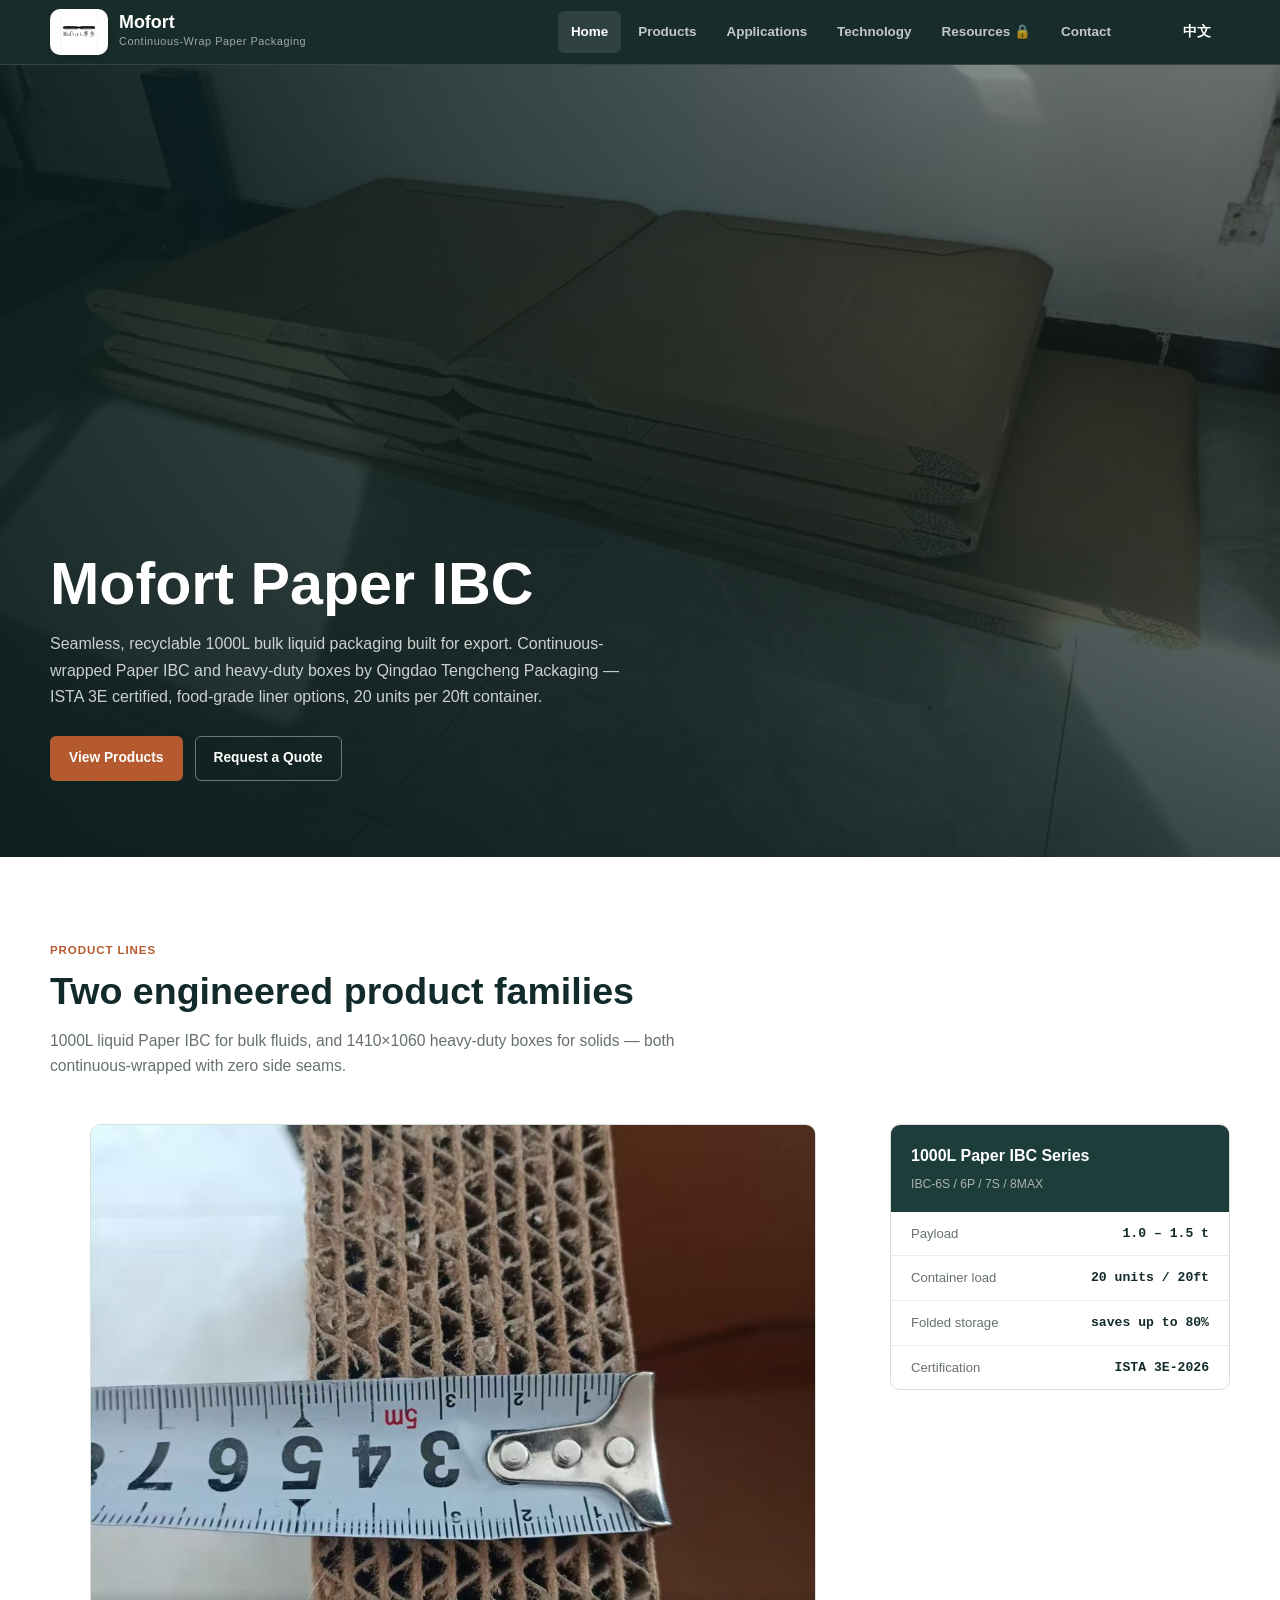
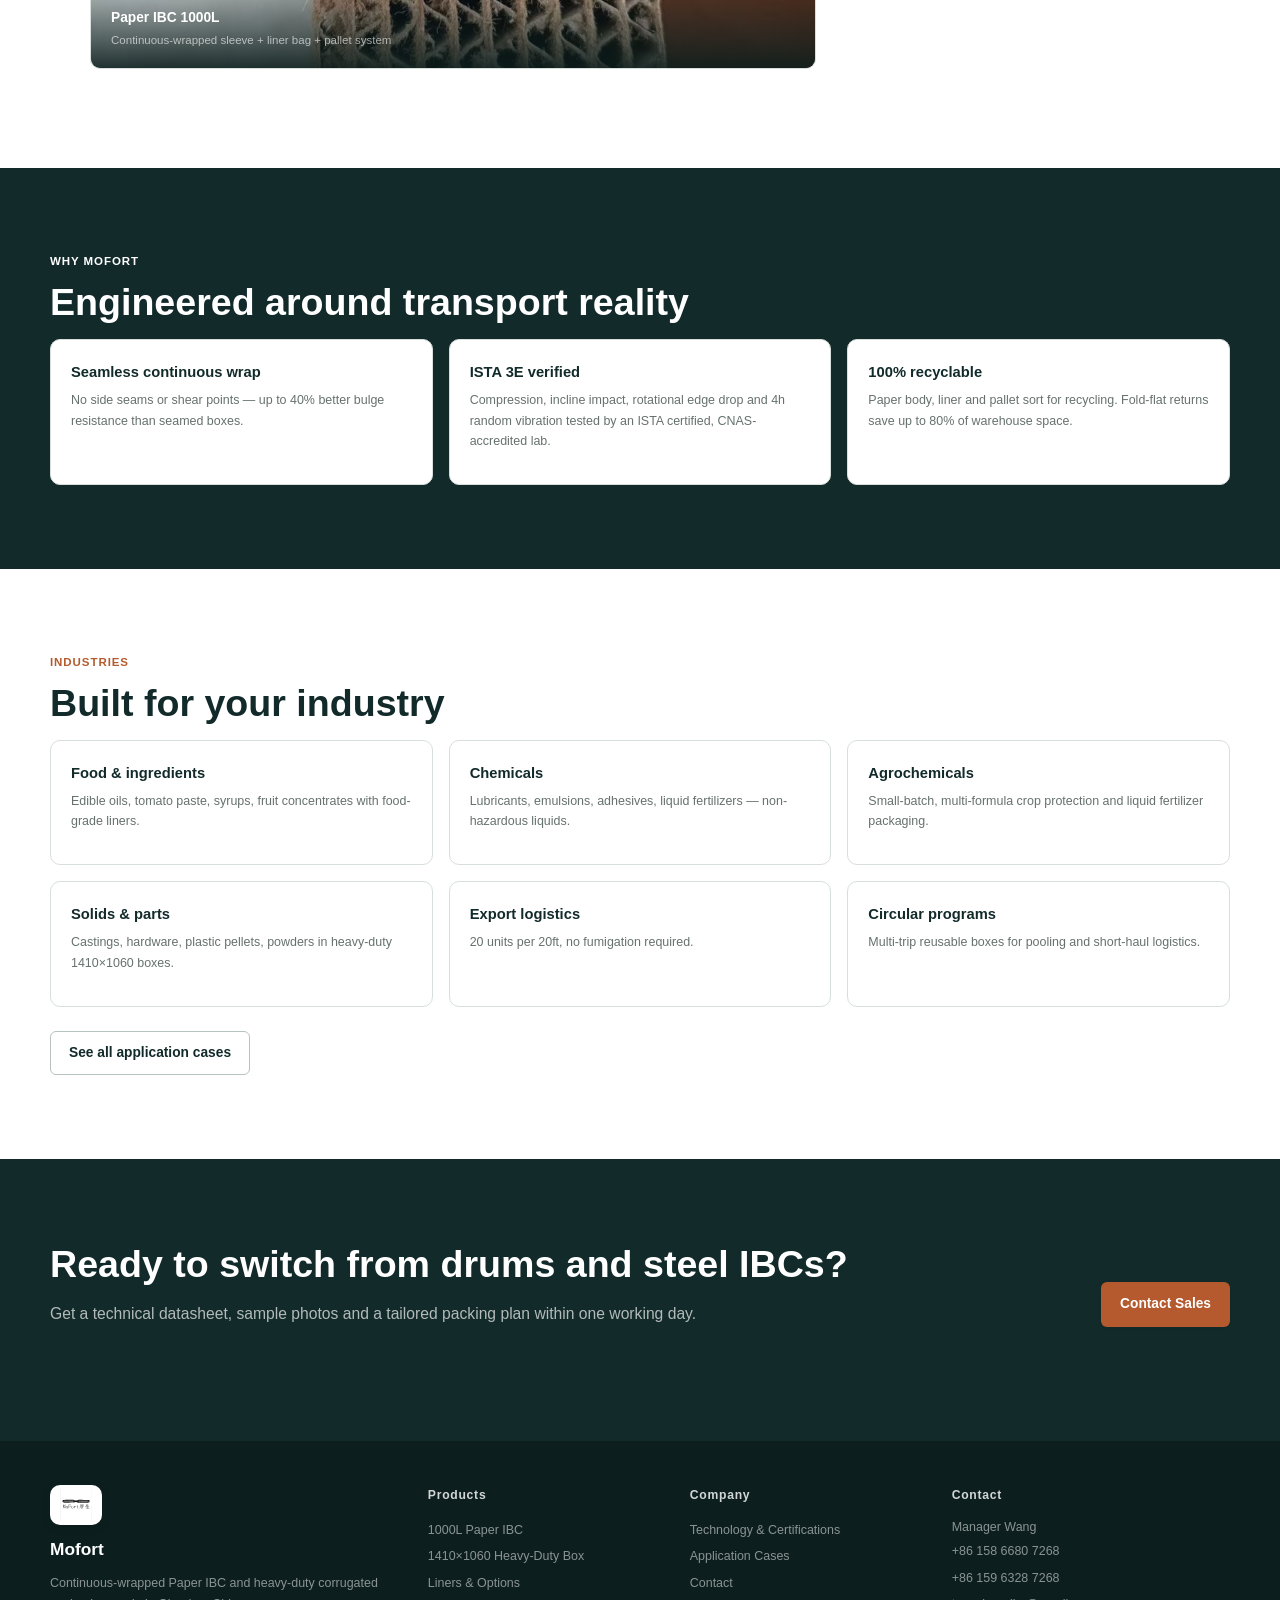
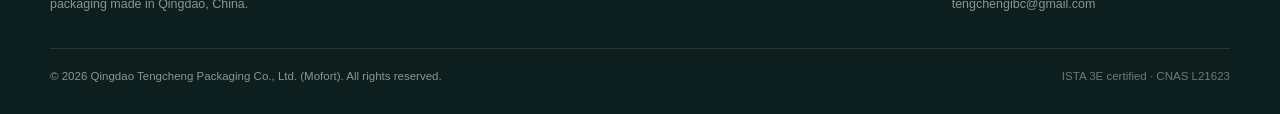
==== en/index.html @ f5cde55e "Add English version (en/) + language switcher" ====
<!doctype html>
<html lang="en">
<head>
<meta charset="utf-8">
<meta name="viewport" content="width=device-width, initial-scale=1">
<title>Home | Mofort</title>
<meta name="description" content="Mofort Paper IBC - seamless recyclable 1000L bulk liquid packaging, ISTA 3E certified.">
<link rel="stylesheet" href="../assets/css/style.css">
</head>
<body>
<header class="site-header">
  <div class="container">
    <a class="brand" href="index.html" aria-label="Mofort home">
      <img class="brand-logo" src="../assets/images/logo-mofort.svg" alt="MoFort registered trademark">
      <span>
        <span class="brand-name">Mofort</span>
        <span class="brand-sub">Continuous-Wrap Paper Packaging</span>
      </span>
    </a>
    <nav class="main-nav" aria-label="Main navigation">
      <a href="index.html" aria-current="page">Home</a>
      <a href="products.html">Products</a>
      <a href="cases.html">Applications</a>
      <a href="technology.html">Technology</a>
      <a href="resources.html">Resources &#128274;</a>
      <a href="contact.html">Contact</a>
    </nav>
    <a class="btn btn--ghost nav-cta" href="../index.html">&#20013;&#25991;</a>
    <button class="icon-btn menu-toggle" type="button" data-menu-toggle aria-expanded="false" aria-label="Open navigation">
      <svg viewBox="0 0 24 24" fill="none" stroke="currentColor" stroke-width="2" stroke-linecap="round"><path d="M4 7h16M4 12h16M4 17h16"/></svg>
    </button>
  </div>
  <nav class="mobile-nav" data-mobile-nav aria-label="Mobile navigation">
    <a href="index.html">Home</a>
    <a href="products.html">Products</a>
    <a href="cases.html">Applications</a>
    <a href="technology.html">Technology</a>
    <a href="resources.html">Resources</a>
    <a href="contact.html">Contact</a>
    <a class="btn btn--primary" href="../index.html">&#20013;&#25991;</a>
  </nav>
</header>
<main>

<section class="hero">
  <div class="hero-inner">
    <h1>Mofort Paper IBC</h1>
    <p>Seamless, recyclable 1000L bulk liquid packaging built for export. Continuous-wrapped Paper IBC and heavy-duty boxes by Qingdao Tengcheng Packaging — ISTA 3E certified, food-grade liner options, 20 units per 20ft container.</p>
    <div class="hero-actions">
      <a class="btn btn--primary" href="products.html">View Products</a>
      <a class="btn btn--ghost-light" href="contact.html">Request a Quote</a>
    </div>
  </div>
</section>

<section class="section">
  <div class="container">
    <div class="section-head">
      <div>
        <span class="eyebrow">Product Lines</span>
        <h2 class="section-title">Two engineered product families</h2>
        <p class="section-lead">1000L liquid Paper IBC for bulk fluids, and 1410&times;1060 heavy-duty boxes for solids — both continuous-wrapped with zero side seams.</p>
      </div>
    </div>
    <div class="product-layout reveal">
      <figure class="product-visual">
        <img src="../assets/images/prod-ibc-6p.jpg" alt="1000L Paper IBC">
        <figcaption class="product-visual-caption">Paper IBC 1000L<small>Continuous-wrapped sleeve + liner bag + pallet system</small></figcaption>
      </figure>
      <dl class="product-summary">
        <div class="product-summary-header"><h3>1000L Paper IBC Series</h3><p>IBC-6S / 6P / 7S / 8MAX</p></div>
        <div class="product-summary-row"><dt>Payload</dt><dd>1.0 &ndash; 1.5 t</dd></div>
        <div class="product-summary-row"><dt>Container load</dt><dd>20 units / 20ft</dd></div>
        <div class="product-summary-row"><dt>Folded storage</dt><dd>saves up to 80%</dd></div>
        <div class="product-summary-row"><dt>Certification</dt><dd>ISTA 3E-2026</dd></div>
      </dl>
    </div>
  </div>
</section>

<section class="section section--ink">
  <div class="container">
    <span class="eyebrow">Why Mofort</span>
    <h2 class="section-title">Engineered around transport reality</h2>
    <div class="source-grid reveal">
      <div class="source-card"><h3>Seamless continuous wrap</h3><p>No side seams or shear points — up to 40% better bulge resistance than seamed boxes.</p></div>
      <div class="source-card"><h3>ISTA 3E verified</h3><p>Compression, incline impact, rotational edge drop and 4h random vibration tested by an ISTA certified, CNAS-accredited lab.</p></div>
      <div class="source-card"><h3>100% recyclable</h3><p>Paper body, liner and pallet sort for recycling. Fold-flat returns save up to 80% of warehouse space.</p></div>
    </div>
  </div>
</section>

<section class="section">
  <div class="container">
    <span class="eyebrow">Industries</span>
    <h2 class="section-title">Built for your industry</h2>
    <div class="source-grid reveal">
      <div class="source-card"><h3>Food &amp; ingredients</h3><p>Edible oils, tomato paste, syrups, fruit concentrates with food-grade liners.</p></div>
      <div class="source-card"><h3>Chemicals</h3><p>Lubricants, emulsions, adhesives, liquid fertilizers — non-hazardous liquids.</p></div>
      <div class="source-card"><h3>Agrochemicals</h3><p>Small-batch, multi-formula crop protection and liquid fertilizer packaging.</p></div>
      <div class="source-card"><h3>Solids &amp; parts</h3><p>Castings, hardware, plastic pellets, powders in heavy-duty 1410&times;1060 boxes.</p></div>
      <div class="source-card"><h3>Export logistics</h3><p>20 units per 20ft, no fumigation required.</p></div>
      <div class="source-card"><h3>Circular programs</h3><p>Multi-trip reusable boxes for pooling and short-haul logistics.</p></div>
    </div>
    <div class="section-head-actions" style="margin-top:24px"><a class="btn btn--outline" href="cases.html">See all application cases</a></div>
  </div>
</section>

<section class="section section--ink">
  <div class="container">
    <div class="section-head">
      <div>
        <h2 class="section-title">Ready to switch from drums and steel IBCs?</h2>
        <p class="section-lead">Get a technical datasheet, sample photos and a tailored packing plan within one working day.</p>
      </div>
      <div class="section-head-actions">
        <a class="btn btn--primary" href="contact.html">Contact Sales</a>
      </div>
    </div>
  </div>
</section>
</main>
<footer class="site-footer">
  <div class="container">
    <div class="footer-grid">
      <div>
        <img class="brand-logo footer-logo" src="../assets/images/logo-mofort.svg" alt="MoFort registered trademark">
        <div class="footer-brand">Mofort</div>
        <p>Continuous-wrapped Paper IBC and heavy-duty corrugated packaging made in Qingdao, China.</p>
      </div>
      <div>
        <h4>Products</h4>
        <a href="products.html#ibc">1000L Paper IBC</a>
        <a href="products.html#box">1410&times;1060 Heavy-Duty Box</a>
        <a href="products.html#options">Liners &amp; Options</a>
      </div>
      <div>
        <h4>Company</h4>
        <a href="technology.html">Technology &amp; Certifications</a>
        <a href="cases.html">Application Cases</a>
        <a href="contact.html">Contact</a>
      </div>
      <div>
        <h4>Contact</h4>
        <p>Manager Wang</p>
        <a href="tel:+8615866807268">+86 158 6680 7268</a>
        <a href="tel:+8615963287268">+86 159 6328 7268</a>
        <a href="mailto:tengchengibc@gmail.com">tengchengibc@gmail.com</a>
      </div>
    </div>
    <div class="footer-bottom">
      <span>&copy; <span data-year>2026</span> Qingdao Tengcheng Packaging Co., Ltd. (Mofort). All rights reserved.</span>
      <span class="source-note">ISTA 3E certified · CNAS L21623</span>
    </div>
  </div>
</footer>
<script src="../assets/js/main.js"></script>
</body>
</html>
---- assets/css/style.css ----
:root {
  --ink: #122a2a;
  --ink-2: #1d3d3b;
  --paper: #ffffff;
  --paper-2: #f4f6f3;
  --paper-3: #e9eeea;
  --text: #22302e;
  --muted: #66716e;
  --line: #d8dfdb;
  --line-dark: #b7c3be;
  --copper: #b45a2e;
  --copper-dark: #93441f;
  --green: #2e7d5a;
  --green-light: #dceee4;
  --amber: #d89b2b;
  --amber-light: #f7edda;
  --blue: #3f6f8f;
  --blue-light: #e1edf4;
  --red: #b23b35;
  --red-light: #f7e3e1;
  --white: #fff;
  --shadow-sm: 0 1px 2px rgba(16, 39, 36, .08);
  --shadow-md: 0 12px 30px rgba(16, 39, 36, .1);
  --radius: 6px;
  --radius-lg: 10px;
  --max-w: 1180px;
  --font: "Segoe UI", "PingFang SC", "Microsoft YaHei", "Noto Sans SC", sans-serif;
  --mono: "Cascadia Mono", "SFMono-Regular", Consolas, monospace;
}

*,
*::before,
*::after {
  box-sizing: border-box;
}

html {
  scroll-behavior: smooth;
  font-size: 16px;
}

body {
  margin: 0;
  color: var(--text);
  background: var(--paper);
  font-family: var(--font);
  font-size: 15px;
  line-height: 1.65;
  -webkit-font-smoothing: antialiased;
}

a {
  color: inherit;
  text-decoration: none;
}

button,
input,
select,
textarea {
  font: inherit;
}

img {
  display: block;
  max-width: 100%;
}

.container {
  width: min(var(--max-w), 100% - 48px);
  margin-inline: auto;
}

.section {
  padding: 84px 0;
}

.section--paper {
  background: var(--paper-2);
}

.section--ink {
  background: var(--ink);
  color: #e8efec;
}

.section--ink .eyebrow,
.section--ink .section-title {
  color: var(--white);
}

.section--ink .section-lead {
  color: rgba(255, 255, 255, .68);
}

.eyebrow {
  display: block;
  color: var(--copper);
  font-size: .72rem;
  font-weight: 700;
  letter-spacing: .08em;
  margin-bottom: 10px;
  text-transform: uppercase;
}

.section-title {
  margin: 0 0 14px;
  color: var(--ink);
  font-size: clamp(1.7rem, 3vw, 2.35rem);
  font-weight: 800;
  line-height: 1.16;
  letter-spacing: 0;
}

.section-lead {
  max-width: 680px;
  margin: 0 0 34px;
  color: var(--muted);
  font-size: .98rem;
}

.section-head {
  display: flex;
  align-items: flex-end;
  justify-content: space-between;
  gap: 24px;
  margin-bottom: 30px;
}

.section-head .section-lead {
  margin-bottom: 0;
}

.section-head-actions {
  display: flex;
  gap: 10px;
  flex-shrink: 0;
}

.btn {
  display: inline-flex;
  align-items: center;
  justify-content: center;
  gap: 8px;
  min-height: 42px;
  padding: 10px 18px;
  border: 1px solid transparent;
  border-radius: var(--radius);
  font-size: .86rem;
  font-weight: 700;
  cursor: pointer;
  transition: background .18s, border-color .18s, transform .18s, box-shadow .18s;
  white-space: nowrap;
}

.btn svg,
.btn img {
  width: 16px;
  height: 16px;
}

.btn--primary {
  color: var(--white);
  background: var(--copper);
  box-shadow: var(--shadow-sm);
}

.btn--primary:hover {
  background: var(--copper-dark);
  transform: translateY(-1px);
  box-shadow: var(--shadow-md);
}

.btn--outline {
  color: var(--ink);
  border-color: var(--line-dark);
  background: var(--paper);
}

.btn--outline:hover {
  border-color: var(--copper);
  color: var(--copper-dark);
}

.btn--light {
  color: var(--ink);
  background: var(--white);
}

.btn--light:hover {
  background: var(--paper-2);
}

.btn--ghost-light {
  color: var(--white);
  border-color: rgba(255, 255, 255, .38);
  background: transparent;
}

.btn--ghost-light:hover {
  background: rgba(255, 255, 255, .1);
  border-color: var(--white);
}

.icon-btn {
  display: inline-flex;
  align-items: center;
  justify-content: center;
  width: 40px;
  height: 40px;
  border: 1px solid var(--line);
  border-radius: var(--radius);
  color: var(--ink);
  background: var(--white);
  cursor: pointer;
}

.icon-btn svg {
  width: 18px;
  height: 18px;
}

.site-header {
  position: sticky;
  top: 0;
  z-index: 50;
  color: var(--white);
  background: rgba(15, 36, 34, .96);
  border-bottom: 1px solid rgba(255, 255, 255, .12);
  backdrop-filter: blur(14px);
}

.site-header .container {
  display: flex;
  align-items: center;
  min-height: 64px;
  gap: 32px;
}

.brand {
  display: flex;
  align-items: center;
  gap: 11px;
  min-width: 0;
}

.brand-mark {
  display: grid;
  place-items: center;
  width: 36px;
  height: 36px;
  border-radius: var(--radius);
  color: var(--white);
  background: var(--copper);
  font-size: .82rem;
  font-weight: 900;
}

.brand-name {
  display: block;
  color: var(--white);
  font-size: 1.12rem;
  font-weight: 800;
  line-height: 1.1;
}

.brand-sub {
  display: block;
  color: rgba(255, 255, 255, .58);
  font-size: .68rem;
  letter-spacing: .05em;
}

.main-nav {
  display: flex;
  align-items: center;
  gap: 4px;
  margin-left: auto;
}

.main-nav a {
  padding: 10px 13px;
  border-radius: var(--radius);
  color: rgba(255, 255, 255, .74);
  font-size: .84rem;
  font-weight: 600;
  transition: color .18s, background .18s;
  white-space: nowrap;
}

.main-nav a:hover,
.main-nav a[aria-current="page"] {
  color: var(--white);
  background: rgba(255, 255, 255, .1);
}

.nav-cta {
  margin-left: 8px;
}

.nav-cta .btn {
  min-height: 36px;
  padding: 8px 14px;
}

.menu-toggle {
  display: none;
  margin-left: auto;
}

.mobile-nav {
  display: none;
  padding: 10px 0 18px;
  border-top: 1px solid rgba(255, 255, 255, .1);
}

.mobile-nav a {
  display: block;
  padding: 12px 16px;
  border-radius: var(--radius);
  color: rgba(255, 255, 255, .82);
  font-weight: 600;
}

.mobile-nav a:hover,
.mobile-nav a[aria-current="page"] {
  color: var(--white);
  background: rgba(255, 255, 255, .08);
}

.mobile-nav .btn {
  margin: 12px 16px 4px;
  width: calc(100% - 32px);
}

.hero {
  position: relative;
  min-height: 88vh;
  display: flex;
  align-items: flex-end;
  color: var(--white);
  background-color: var(--ink);
  background-image: linear-gradient(90deg, rgba(10, 28, 27, .86) 0%, rgba(10, 28, 27, .64) 46%, rgba(10, 28, 27, .28) 100%), linear-gradient(rgba(10, 28, 27, .16), rgba(10, 28, 27, .72)), url("../images/prod-stacked.jpg");
  background-position: center;
  background-size: cover;
  overflow: hidden;
}

.hero--products {
  background-image: linear-gradient(90deg, rgba(10, 28, 27, .88) 0%, rgba(10, 28, 27, .66) 48%, rgba(10, 28, 27, .3) 100%), linear-gradient(rgba(10, 28, 27, .14), rgba(10, 28, 27, .74)), url("../images/prod-ibc-6p.jpg");
}

.hero--technology {
  background-image: linear-gradient(90deg, rgba(10, 28, 27, .88) 0%, rgba(10, 28, 27, .66) 48%, rgba(10, 28, 27, .3) 100%), linear-gradient(rgba(10, 28, 27, .14), rgba(10, 28, 27, .74)), url("../images/tech-benefits.jpg");
}

.hero--resources {
  background-image: linear-gradient(90deg, rgba(10, 28, 27, .9) 0%, rgba(10, 28, 27, .72) 52%, rgba(10, 28, 27, .36) 100%), linear-gradient(rgba(10, 28, 27, .14), rgba(10, 28, 27, .72)), url("../images/prod-box-1410p.jpg");
}

.hero-inner {
  position: relative;
  z-index: 1;
  width: min(var(--max-w), 100% - 48px);
  margin-inline: auto;
  padding: 96px 0 76px;
}

.hero h1 {
  max-width: 760px;
  margin: 0 0 16px;
  font-size: clamp(2.1rem, 5vw, 3.7rem);
  font-weight: 850;
  line-height: 1.05;
  letter-spacing: 0;
}

.hero p {
  max-width: 590px;
  margin: 0 0 26px;
  color: rgba(255, 255, 255, .78);
  font-size: 1rem;
}

.hero-actions {
  display: flex;
  gap: 12px;
  flex-wrap: wrap;
}

.hero-proof {
  display: flex;
  align-items: center;
  gap: 28px;
  margin-top: 44px;
  padding-top: 22px;
  border-top: 1px solid rgba(255, 255, 255, .18);
}

.hero-proof-item {
  display: flex;
  flex-direction: column;
  gap: 2px;
}

.hero-proof-value {
  color: var(--white);
  font-family: var(--mono);
  font-size: 1.18rem;
  font-weight: 700;
}

.hero-proof-label {
  color: rgba(255, 255, 255, .55);
  font-size: .72rem;
}

.metric-grid {
  display: grid;
  grid-template-columns: repeat(4, 1fr);
  border: 1px solid var(--line);
  border-radius: var(--radius-lg);
  overflow: hidden;
  background: var(--white);
}

.metric {
  padding: 24px 22px;
  border-left: 1px solid var(--line);
}

.metric:first-child {
  border-left: 0;
}

.metric strong {
  display: block;
  margin-bottom: 6px;
  color: var(--ink);
  font-family: var(--mono);
  font-size: 1.45rem;
  line-height: 1;
}

.metric span {
  color: var(--muted);
  font-size: .78rem;
}

.feature-rail {
  display: grid;
  grid-template-columns: repeat(3, 1fr);
  border: 1px solid var(--line);
  border-radius: var(--radius-lg);
  overflow: hidden;
  background: var(--white);
}

.feature {
  padding: 28px 26px;
  border-left: 1px solid var(--line);
}

.feature:first-child {
  border-left: 0;
}

.feature-icon {
  display: grid;
  place-items: center;
  width: 40px;
  height: 40px;
  margin-bottom: 16px;
  border-radius: var(--radius);
  color: var(--copper-dark);
  background: var(--amber-light);
}

.feature-icon svg {
  width: 20px;
  height: 20px;
}

.feature h3 {
  margin: 0 0 8px;
  color: var(--ink);
  font-size: 1rem;
  font-weight: 800;
}

.feature p {
  margin: 0;
  color: var(--muted);
  font-size: .84rem;
}

.product-layout {
  display: grid;
  grid-template-columns: minmax(0, 1fr) 340px;
  gap: 34px;
  align-items: start;
}

.product-visual {
  position: relative;
  border: 1px solid var(--line);
  border-radius: var(--radius-lg);
  overflow: hidden;
  background: var(--paper-2);
}

.product-visual img {
  width: 100%;
  aspect-ratio: 4 / 3;
  object-fit: cover;
}

.product-visual-caption {
  position: absolute;
  left: 0;
  right: 0;
  bottom: 0;
  padding: 18px 20px;
  color: var(--white);
  background: linear-gradient(transparent, rgba(10, 28, 27, .86));
  font-size: .86rem;
  font-weight: 700;
}

.product-visual-caption small {
  display: block;
  margin-top: 2px;
  color: rgba(255, 255, 255, .62);
  font-size: .72rem;
  font-weight: 500;
}

.product-summary {
  border: 1px solid var(--line);
  border-radius: var(--radius-lg);
  overflow: hidden;
  background: var(--white);
}

.product-summary-header {
  padding: 18px 20px;
  color: var(--white);
  background: var(--ink-2);
}

.product-summary-header h3 {
  margin: 0;
  font-size: 1rem;
}

.product-summary-header p {
  margin: 4px 0 0;
  color: rgba(255, 255, 255, .62);
  font-size: .76rem;
}

.product-summary-row {
  display: flex;
  justify-content: space-between;
  gap: 18px;
  padding: 11px 20px;
  border-bottom: 1px solid var(--paper-3);
  font-size: .82rem;
}

.product-summary-row:last-child {
  border-bottom: 0;
}

.product-summary-row dt {
  color: var(--muted);
}

.product-summary-row dd {
  margin: 0;
  color: var(--ink);
  font-family: var(--mono);
  font-weight: 700;
  text-align: right;
}

.data-table-wrap {
  overflow-x: auto;
  border: 1px solid var(--line);
  border-radius: var(--radius-lg);
  background: var(--white);
}

.data-table {
  width: 100%;
  border-collapse: collapse;
  font-size: .82rem;
}

.data-table th {
  padding: 12px 16px;
  color: var(--white);
  background: var(--ink-2);
  font-size: .72rem;
  font-weight: 700;
  letter-spacing: .04em;
  text-align: left;
  white-space: nowrap;
}

.data-table td {
  padding: 11px 16px;
  border-top: 1px solid var(--paper-3);
  color: var(--text);
  vertical-align: top;
}

.data-table tbody tr:hover td {
  background: var(--paper-2);
}

.data-table .num {
  color: var(--ink);
  font-family: var(--mono);
  font-weight: 700;
  white-space: nowrap;
}

.data-table .strong {
  color: var(--copper-dark);
  font-weight: 800;
}

.product-tabs {
  display: flex;
  gap: 8px;
  margin-bottom: 18px;
  overflow-x: auto;
  padding-bottom: 2px;
}

.product-tab {
  padding: 10px 16px;
  border: 1px solid var(--line);
  border-radius: var(--radius);
  color: var(--muted);
  background: var(--white);
  font-size: .82rem;
  font-weight: 700;
  cursor: pointer;
  white-space: nowrap;
}

.product-tab:hover {
  color: var(--ink);
  border-color: var(--line-dark);
}

.product-tab[aria-selected="true"] {
  color: var(--white);
  border-color: var(--copper);
  background: var(--copper);
}

.product-panel {
  display: none;
}

.product-panel[data-active="true"] {
  display: block;
}

.comparison-table th,
.comparison-table td {
  text-align: center;
}

.comparison-table th:first-child,
.comparison-table td:first-child {
  text-align: left;
}

.comparison-table .yes {
  color: var(--green);
  font-weight: 800;
}

.comparison-table .no {
  color: var(--muted);
}

.two-col {
  display: grid;
  grid-template-columns: 1fr 1fr;
  gap: 28px;
  align-items: start;
}

.text-block h2 {
  margin: 0 0 14px;
  color: var(--ink);
  font-size: clamp(1.5rem, 2.6vw, 2rem);
  line-height: 1.2;
}

.text-block p {
  margin: 0 0 16px;
  color: var(--muted);
}

.check-list {
  display: grid;
  gap: 10px;
  margin: 0;
  padding: 0;
  list-style: none;
}

.check-list li {
  display: flex;
  gap: 10px;
  align-items: flex-start;
  padding: 10px 12px;
  border: 1px solid var(--line);
  border-radius: var(--radius);
  background: var(--white);
  font-size: .84rem;
}

.check-list svg {
  width: 17px;
  height: 17px;
  margin-top: 2px;
  color: var(--green);
  flex-shrink: 0;
}

.media-frame {
  border: 1px solid var(--line);
  border-radius: var(--radius-lg);
  overflow: hidden;
  background: var(--white);
}

.media-frame img {
  width: 100%;
  aspect-ratio: 4 / 3;
  object-fit: cover;
}

.media-frame figcaption {
  padding: 12px 16px;
  color: var(--muted);
  font-size: .76rem;
}

.source-grid {
  display: grid;
  grid-template-columns: repeat(3, 1fr);
  gap: 16px;
}

.source-card {
  padding: 20px;
  border: 1px solid var(--line);
  border-radius: var(--radius-lg);
  background: var(--white);
  transition: border-color .18s, box-shadow .18s;
}

.source-card:hover {
  border-color: var(--line-dark);
  box-shadow: var(--shadow-md);
}

.source-card h3 {
  margin: 0 0 6px;
  color: var(--ink);
  font-size: .92rem;
}

.source-card p {
  margin: 0 0 12px;
  color: var(--muted);
  font-size: .78rem;
}

.source-card a {
  display: inline-flex;
  align-items: center;
  gap: 6px;
  color: var(--copper-dark);
  font-size: .78rem;
  font-weight: 700;
}

.source-card a svg {
  width: 14px;
  height: 14px;
}

.tool-panel {
  display: grid;
  grid-template-columns: 360px 1fr;
  gap: 0;
  border: 1px solid var(--line);
  border-radius: var(--radius-lg);
  overflow: hidden;
  background: var(--white);
}

.tool-form {
  padding: 26px;
  border-right: 1px solid var(--line);
  background: var(--paper-2);
}

.tool-form h3,
.tool-result h3 {
  margin: 0 0 18px;
  color: var(--ink);
  font-size: 1rem;
}

.field {
  margin-bottom: 16px;
}

.field label {
  display: block;
  margin-bottom: 6px;
  color: var(--ink);
  font-size: .78rem;
  font-weight: 700;
}

.field input,
.field select {
  width: 100%;
  min-height: 40px;
  padding: 9px 11px;
  border: 1px solid var(--line-dark);
  border-radius: var(--radius);
  color: var(--text);
  background: var(--white);
}

.field input:focus,
.field select:focus {
  outline: 2px solid rgba(180, 90, 46, .28);
  border-color: var(--copper);
}

.field-hint {
  margin-top: 5px;
  color: var(--muted);
  font-size: .72rem;
}

.range-row {
  display: grid;
  grid-template-columns: 1fr 84px;
  gap: 10px;
  align-items: center;
}

.range-row output {
  font-family: var(--mono);
  font-size: .82rem;
  font-weight: 700;
  text-align: right;
}

.tool-result {
  padding: 26px;
}

.recommendation {
  display: grid;
  grid-template-columns: 170px 1fr;
  gap: 22px;
  align-items: center;
  margin-bottom: 22px;
  padding: 20px;
  border: 1px solid var(--green);
  border-radius: var(--radius-lg);
  background: var(--green-light);
}

.recommendation-model {
  color: var(--ink);
  font-family: var(--mono);
  font-size: 1.8rem;
  font-weight: 800;
  line-height: 1;
}

.recommendation-model small {
  display: block;
  margin-top: 6px;
  color: var(--muted);
  font-family: var(--font);
  font-size: .78rem;
  font-weight: 600;
}

.recommendation p {
  margin: 0;
  color: var(--text);
  font-size: .86rem;
}

.result-stats {
  display: grid;
  grid-template-columns: repeat(3, 1fr);
  gap: 12px;
}

.result-stat {
  padding: 14px;
  border: 1px solid var(--line);
  border-radius: var(--radius);
  background: var(--paper-2);
}

.result-stat strong {
  display: block;
  color: var(--ink);
  font-family: var(--mono);
  font-size: 1.05rem;
}

.result-stat span {
  color: var(--muted);
  font-size: .72rem;
}

.video-grid {
  display: grid;
  grid-template-columns: repeat(3, 1fr);
  gap: 16px;
}

.video-card {
  border: 1px solid var(--line);
  border-radius: var(--radius-lg);
  overflow: hidden;
  background: var(--white);
}

.video-card video {
  display: block;
  width: 100%;
  aspect-ratio: 16 / 9;
  background: #0b1413;
}

.video-card-body {
  padding: 14px 16px;
}

.video-card-body h3 {
  margin: 0 0 5px;
  color: var(--ink);
  font-size: .86rem;
}

.video-card-body p {
  margin: 0;
  color: var(--muted);
  font-size: .74rem;
}

.resource-toolbar {
  display: flex;
  gap: 12px;
  align-items: center;
  margin-bottom: 20px;
  flex-wrap: wrap;
}

.resource-search {
  flex: 1 1 280px;
  min-height: 42px;
  padding: 9px 12px;
  border: 1px solid var(--line-dark);
  border-radius: var(--radius);
  background: var(--white);
}

.resource-search:focus {
  outline: 2px solid rgba(180, 90, 46, .28);
  border-color: var(--copper);
}

.filter-group {
  display: flex;
  gap: 8px;
  flex-wrap: wrap;
}

.filter-chip {
  padding: 8px 12px;
  border: 1px solid var(--line);
  border-radius: 999px;
  color: var(--muted);
  background: var(--white);
  font-size: .76rem;
  font-weight: 700;
  cursor: pointer;
  transition: border-color .18s, color .18s, background .18s;
}

.filter-chip:hover {
  color: var(--ink);
  border-color: var(--line-dark);
}

.filter-chip[aria-pressed="true"] {
  color: var(--white);
  border-color: var(--ink-2);
  background: var(--ink-2);
}

.resource-count {
  margin-bottom: 14px;
  color: var(--muted);
  font-size: .78rem;
}

.resource-list {
  border: 1px solid var(--line);
  border-radius: var(--radius-lg);
  overflow: hidden;
  background: var(--white);
}

.resource-row {
  display: grid;
  grid-template-columns: minmax(0, 1.6fr) 130px 130px 110px;
  gap: 14px;
  align-items: center;
  padding: 13px 16px;
  border-top: 1px solid var(--paper-3);
  transition: background .15s;
}

.resource-row:first-child {
  border-top: 0;
}

.resource-row:hover {
  background: var(--paper-2);
}

.resource-row a {
  color: var(--ink);
  font-size: .84rem;
  font-weight: 700;
  word-break: break-all;
}

.resource-row a:hover {
  color: var(--copper-dark);
}

.resource-meta {
  color: var(--muted);
  font-size: .74rem;
}

.resource-type {
  display: inline-flex;
  align-items: center;
  justify-content: center;
  min-width: 48px;
  padding: 4px 8px;
  border-radius: 4px;
  color: var(--blue);
  background: var(--blue-light);
  font-family: var(--mono);
  font-size: .7rem;
  font-weight: 800;
}

.resource-type--video {
  color: var(--copper-dark);
  background: var(--amber-light);
}

.resource-type--pdf {
  color: var(--red);
  background: var(--red-light);
}

.resource-type--image {
  color: var(--green);
  background: var(--green-light);
}

.resource-row-actions {
  display: flex;
  gap: 8px;
  justify-content: flex-end;
}

.resource-row-actions a {
  padding: 6px 10px;
  border: 1px solid var(--line);
  border-radius: var(--radius);
  color: var(--ink);
  font-size: .74rem;
  font-weight: 700;
}

.resource-row-actions a:hover {
  color: var(--copper-dark);
  border-color: var(--copper);
}

.resource-empty {
  padding: 36px 20px;
  color: var(--muted);
  text-align: center;
}

.patent-grid {
  display: grid;
  grid-template-columns: 1fr 1fr;
  gap: 18px;
}

.patent-card {
  border: 1px solid var(--line);
  border-radius: var(--radius-lg);
  overflow: hidden;
  background: var(--white);
}

.patent-card img {
  width: 100%;
  aspect-ratio: 16 / 10;
  object-fit: cover;
  background: var(--paper-2);
}

.patent-card-body {
  padding: 16px 18px;
}

.patent-card-body h3 {
  margin: 0 0 6px;
  color: var(--ink);
  font-size: .9rem;
}

.patent-card-body p {
  margin: 0;
  color: var(--muted);
  font-size: .76rem;
}

.contact-band {
  color: var(--white);
  background: var(--ink);
}

.contact-grid {
  display: grid;
  grid-template-columns: 1.2fr .8fr;
  gap: 40px;
  align-items: center;
}

.contact-grid h2 {
  margin: 0 0 12px;
  color: var(--white);
  font-size: clamp(1.5rem, 2.6vw, 2rem);
}

.contact-grid p {
  margin: 0 0 24px;
  color: rgba(255, 255, 255, .62);
}

.contact-list {
  display: grid;
  gap: 10px;
  margin: 0;
  padding: 0;
  list-style: none;
}

.contact-list li {
  display: flex;
  gap: 10px;
  align-items: center;
  color: rgba(255, 255, 255, .78);
  font-size: .86rem;
}

.contact-list svg {
  width: 18px;
  height: 18px;
  color: var(--copper);
}

.contact-form {
  padding: 24px;
  border: 1px solid rgba(255, 255, 255, .14);
  border-radius: var(--radius-lg);
  background: rgba(255, 255, 255, .06);
}

.contact-form .field label {
  color: rgba(255, 255, 255, .76);
}

.contact-form .field input,
.contact-form .field select,
.contact-form .field textarea {
  color: var(--white);
  border-color: rgba(255, 255, 255, .2);
  background: rgba(255, 255, 255, .08);
}

.contact-form .field textarea {
  width: 100%;
  min-height: 96px;
  padding: 10px 11px;
  border: 1px solid rgba(255, 255, 255, .2);
  border-radius: var(--radius);
  color: var(--white);
  background: rgba(255, 255, 255, .08);
  resize: vertical;
}

.contact-form .field input::placeholder,
.contact-form .field textarea::placeholder {
  color: rgba(255, 255, 255, .42);
}

.site-footer {
  padding: 44px 0 28px;
  color: rgba(255, 255, 255, .52);
  background: #0c1f1e;
}

.footer-grid {
  display: grid;
  grid-template-columns: 1.5fr 1fr 1fr 1.2fr;
  gap: 30px;
  margin-bottom: 30px;
}

.footer-brand {
  margin-bottom: 10px;
  color: var(--white);
  font-size: 1.08rem;
  font-weight: 800;
}

.footer-grid p {
  max-width: 360px;
  margin: 0;
  font-size: .78rem;
  line-height: 1.7;
}

.footer-grid h4 {
  margin: 0 0 12px;
  color: rgba(255, 255, 255, .82);
  font-size: .76rem;
  letter-spacing: .06em;
}

.footer-grid a {
  display: block;
  padding: 3px 0;
  color: rgba(255, 255, 255, .52);
  font-size: .78rem;
}

.footer-grid a:hover {
  color: var(--white);
}

.footer-bottom {
  display: flex;
  justify-content: space-between;
  gap: 20px;
  padding-top: 18px;
  border-top: 1px solid rgba(255, 255, 255, .1);
  font-size: .72rem;
}

.source-note {
  max-width: 720px;
  color: rgba(255, 255, 255, .4);
  line-height: 1.7;
}

.reveal {
  opacity: 0;
  transform: translateY(12px);
  transition: opacity .4s ease, transform .4s ease;
}

.reveal.visible {
  opacity: 1;
  transform: none;
}

@media (max-width: 980px) {
  .metric-grid,
  .feature-rail,
  .source-grid {
    grid-template-columns: repeat(2, 1fr);
  }

  .metric:nth-child(3),
  .feature:nth-child(3) {
    border-left: 0;
    border-top: 1px solid var(--line);
  }

  .metric:nth-child(4),
  .feature:nth-child(4) {
    border-top: 1px solid var(--line);
  }

  .product-layout,
  .two-col,
  .contact-grid,
  .tool-panel {
    grid-template-columns: 1fr;
  }

  .tool-form {
    border-right: 0;
    border-bottom: 1px solid var(--line);
  }

  .video-grid {
    grid-template-columns: repeat(2, 1fr);
  }

  .footer-grid {
    grid-template-columns: repeat(2, 1fr);
  }

  .resource-row {
    grid-template-columns: minmax(0, 1fr) 110px 110px;
  }

  .resource-row-actions {
    grid-column: 1 / -1;
    justify-content: flex-start;
  }
}

@media (max-width: 760px) {
  .section {
    padding: 62px 0;
  }

  .site-header .container {
    min-height: 58px;
    flex-wrap: wrap;
    padding-block: 8px;
  }

  .main-nav {
    display: none;
  }

  .menu-toggle {
    display: inline-flex;
  }

  .mobile-nav.open {
    display: block;
  }

  .hero {
    min-height: 92vh;
    align-items: flex-end;
  }

  .hero-inner {
    padding: 70px 0 52px;
  }

  .hero-proof {
    display: grid;
    grid-template-columns: 1fr 1fr;
    gap: 18px;
  }

  .metric-grid,
  .feature-rail,
  .source-grid,
  .video-grid,
  .patent-grid {
    grid-template-columns: 1fr;
  }

  .metric,
  .feature {
    border-left: 0;
    border-top: 1px solid var(--line);
  }

  .metric:first-child,
  .feature:first-child {
    border-top: 0;
  }

  .section-head {
    display: block;
  }

  .section-head-actions {
    margin-top: 16px;
  }

  .recommendation {
    grid-template-columns: 1fr;
  }

  .result-stats {
    grid-template-columns: 1fr;
  }

  .resource-row {
    grid-template-columns: 1fr;
  }

  .footer-grid {
    grid-template-columns: 1fr;
  }

  .footer-bottom {
    display: block;
  }
}

@media (prefers-reduced-motion: reduce) {
  html {
    scroll-behavior: auto;
  }

  .reveal {
    opacity: 1;
    transform: none;
    transition: none;
  }
}

.brand-logo {
  height: 46px;
  width: auto;
  display: block;
  object-fit: contain;
  background: #ffffff;
  border-radius: 10px;
  padding: 4px 10px;
  box-shadow: 0 2px 8px rgba(0, 0, 0, .18);
}
.footer-logo {
  height: 40px;
  margin-bottom: 10px;
}
.hero--cases {
  background-image: linear-gradient(90deg, rgba(10, 28, 27, .9) 0%, rgba(10, 28, 27, .72) 52%, rgba(10, 28, 27, .36) 100%), linear-gradient(rgba(10, 28, 27, .14), rgba(10, 28, 27, .72)), url("../images/prod-ibc-6s.jpg");
}
.case-tag {
  display: inline-block;
  font-size: 13px;
  font-weight: 600;
  color: #0b6b5f;
  margin-bottom: 6px;
}
.auth-hint {
  max-width: 1120px;
  margin: 18px auto 0;
  padding: 0 20px;
  font-size: 13px;
  color: #456;
  text-align: right;
}
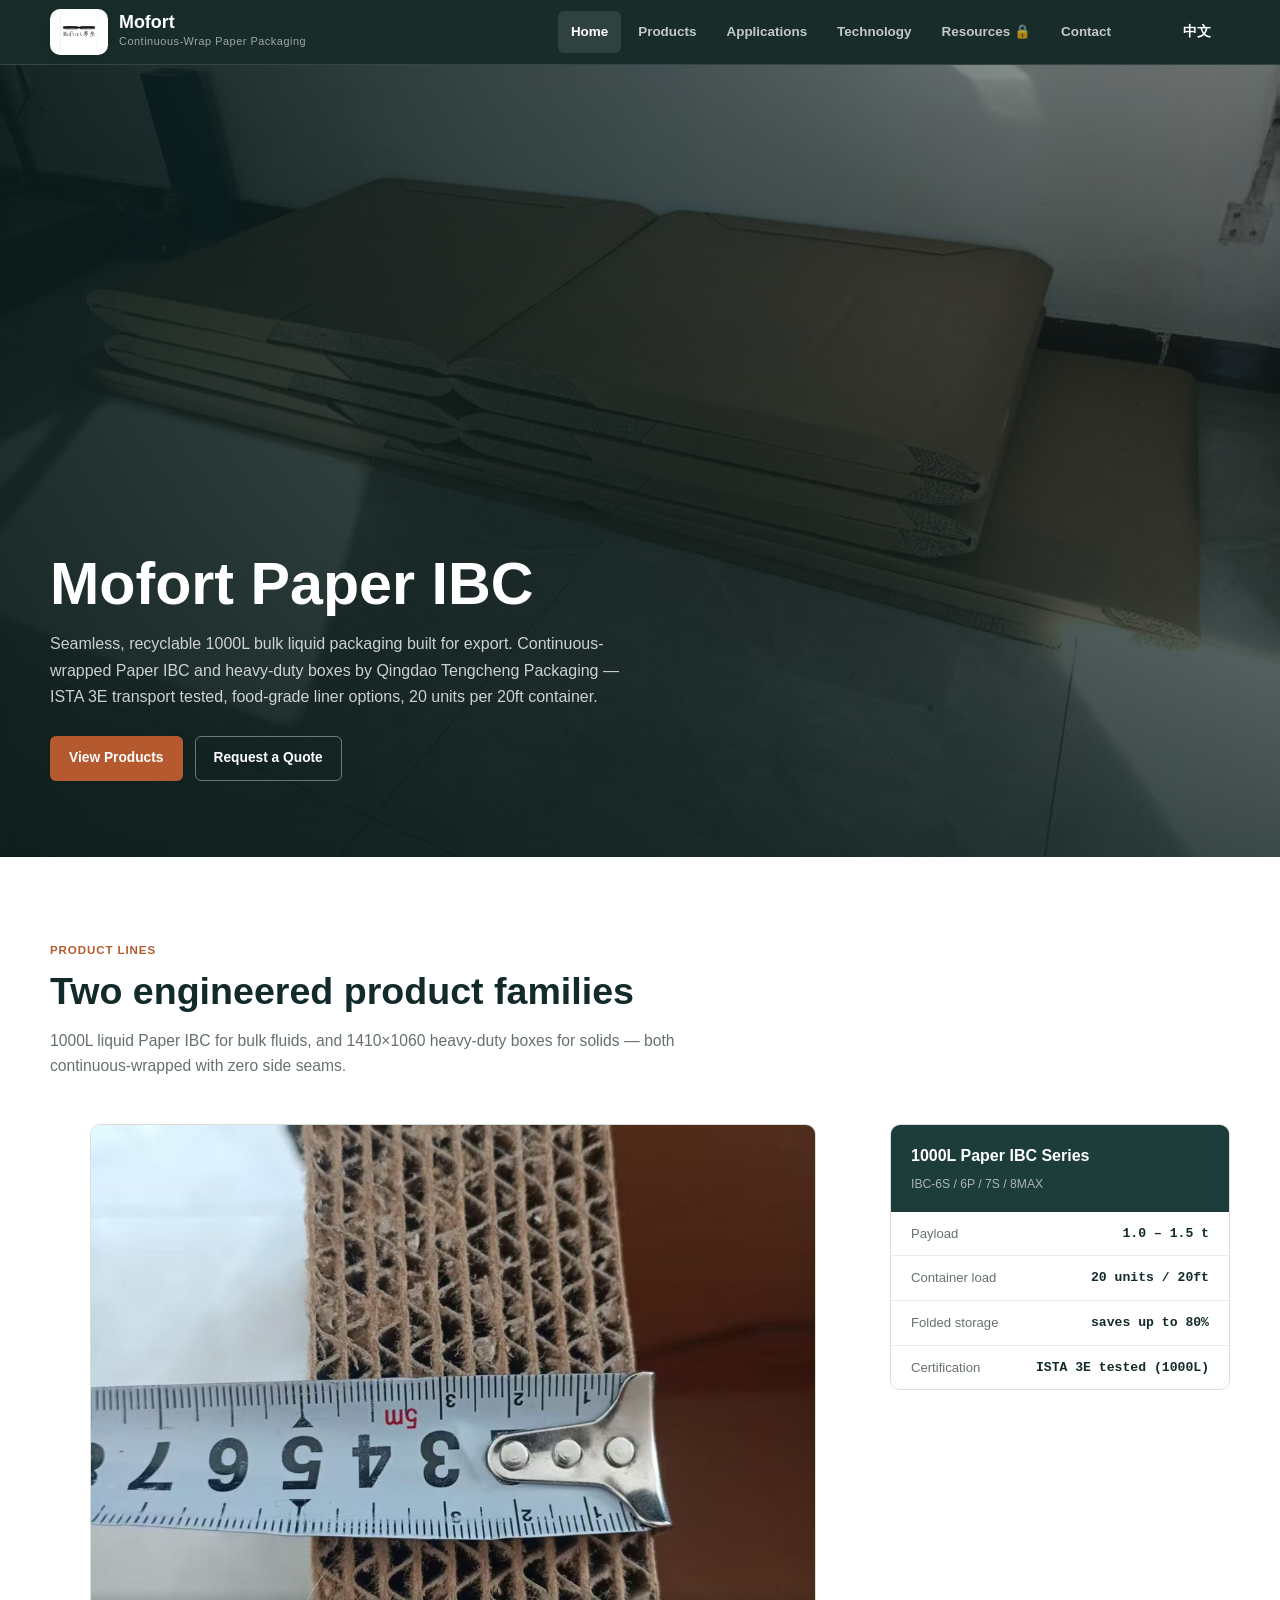
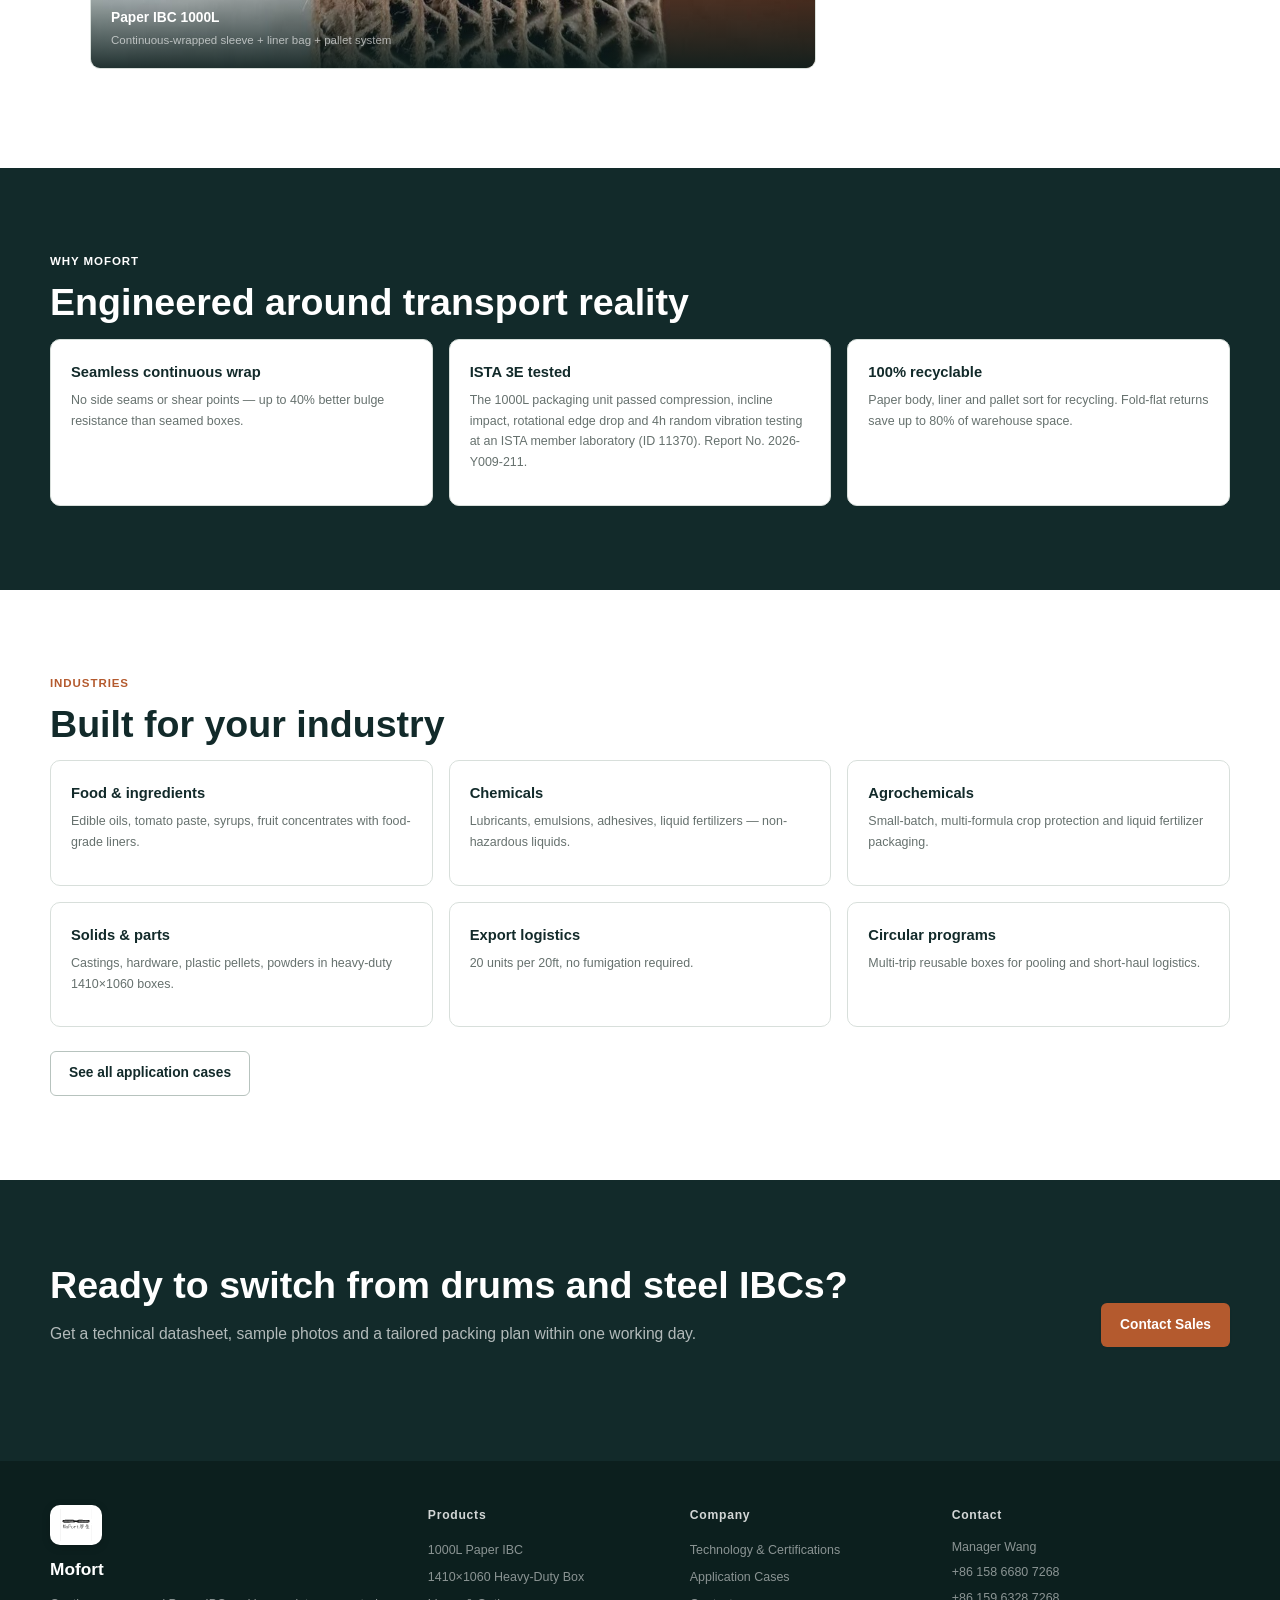
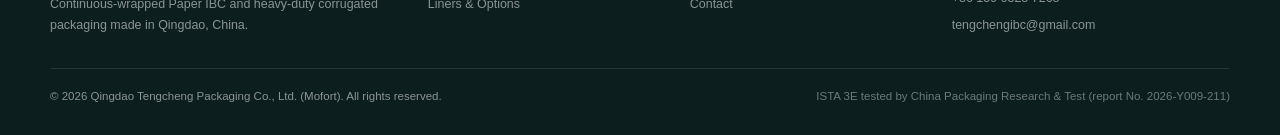
==== commit de4cc962: "Correct certification wording and remove unsupported design values - ISTA: replace 'certified' claim" ====
--- a/en/index.html
+++ b/en/index.html
@@ -1,159 +1,159 @@
-<!doctype html>
-<html lang="en">
-<head>
-<meta charset="utf-8">
-<meta name="viewport" content="width=device-width, initial-scale=1">
-<title>Home | Mofort</title>
-<meta name="description" content="Mofort Paper IBC - seamless recyclable 1000L bulk liquid packaging, ISTA 3E certified.">
-<link rel="stylesheet" href="../assets/css/style.css">
-</head>
-<body>
-<header class="site-header">
-  <div class="container">
-    <a class="brand" href="index.html" aria-label="Mofort home">
-      <img class="brand-logo" src="../assets/images/logo-mofort.svg" alt="MoFort registered trademark">
-      <span>
-        <span class="brand-name">Mofort</span>
-        <span class="brand-sub">Continuous-Wrap Paper Packaging</span>
-      </span>
-    </a>
-    <nav class="main-nav" aria-label="Main navigation">
-      <a href="index.html" aria-current="page">Home</a>
-      <a href="products.html">Products</a>
-      <a href="cases.html">Applications</a>
-      <a href="technology.html">Technology</a>
-      <a href="resources.html">Resources &#128274;</a>
-      <a href="contact.html">Contact</a>
-    </nav>
-    <a class="btn btn--ghost nav-cta" href="../index.html">&#20013;&#25991;</a>
-    <button class="icon-btn menu-toggle" type="button" data-menu-toggle aria-expanded="false" aria-label="Open navigation">
-      <svg viewBox="0 0 24 24" fill="none" stroke="currentColor" stroke-width="2" stroke-linecap="round"><path d="M4 7h16M4 12h16M4 17h16"/></svg>
-    </button>
-  </div>
-  <nav class="mobile-nav" data-mobile-nav aria-label="Mobile navigation">
-    <a href="index.html">Home</a>
-    <a href="products.html">Products</a>
-    <a href="cases.html">Applications</a>
-    <a href="technology.html">Technology</a>
-    <a href="resources.html">Resources</a>
-    <a href="contact.html">Contact</a>
-    <a class="btn btn--primary" href="../index.html">&#20013;&#25991;</a>
-  </nav>
-</header>
-<main>
-
-<section class="hero">
-  <div class="hero-inner">
-    <h1>Mofort Paper IBC</h1>
-    <p>Seamless, recyclable 1000L bulk liquid packaging built for export. Continuous-wrapped Paper IBC and heavy-duty boxes by Qingdao Tengcheng Packaging — ISTA 3E certified, food-grade liner options, 20 units per 20ft container.</p>
-    <div class="hero-actions">
-      <a class="btn btn--primary" href="products.html">View Products</a>
-      <a class="btn btn--ghost-light" href="contact.html">Request a Quote</a>
-    </div>
-  </div>
-</section>
-
-<section class="section">
-  <div class="container">
-    <div class="section-head">
-      <div>
-        <span class="eyebrow">Product Lines</span>
-        <h2 class="section-title">Two engineered product families</h2>
-        <p class="section-lead">1000L liquid Paper IBC for bulk fluids, and 1410&times;1060 heavy-duty boxes for solids — both continuous-wrapped with zero side seams.</p>
-      </div>
-    </div>
-    <div class="product-layout reveal">
-      <figure class="product-visual">
-        <img src="../assets/images/prod-ibc-6p.jpg" alt="1000L Paper IBC">
-        <figcaption class="product-visual-caption">Paper IBC 1000L<small>Continuous-wrapped sleeve + liner bag + pallet system</small></figcaption>
-      </figure>
-      <dl class="product-summary">
-        <div class="product-summary-header"><h3>1000L Paper IBC Series</h3><p>IBC-6S / 6P / 7S / 8MAX</p></div>
-        <div class="product-summary-row"><dt>Payload</dt><dd>1.0 &ndash; 1.5 t</dd></div>
-        <div class="product-summary-row"><dt>Container load</dt><dd>20 units / 20ft</dd></div>
-        <div class="product-summary-row"><dt>Folded storage</dt><dd>saves up to 80%</dd></div>
-        <div class="product-summary-row"><dt>Certification</dt><dd>ISTA 3E-2026</dd></div>
-      </dl>
-    </div>
-  </div>
-</section>
-
-<section class="section section--ink">
-  <div class="container">
-    <span class="eyebrow">Why Mofort</span>
-    <h2 class="section-title">Engineered around transport reality</h2>
-    <div class="source-grid reveal">
-      <div class="source-card"><h3>Seamless continuous wrap</h3><p>No side seams or shear points — up to 40% better bulge resistance than seamed boxes.</p></div>
-      <div class="source-card"><h3>ISTA 3E verified</h3><p>Compression, incline impact, rotational edge drop and 4h random vibration tested by an ISTA certified, CNAS-accredited lab.</p></div>
-      <div class="source-card"><h3>100% recyclable</h3><p>Paper body, liner and pallet sort for recycling. Fold-flat returns save up to 80% of warehouse space.</p></div>
-    </div>
-  </div>
-</section>
-
-<section class="section">
-  <div class="container">
-    <span class="eyebrow">Industries</span>
-    <h2 class="section-title">Built for your industry</h2>
-    <div class="source-grid reveal">
-      <div class="source-card"><h3>Food &amp; ingredients</h3><p>Edible oils, tomato paste, syrups, fruit concentrates with food-grade liners.</p></div>
-      <div class="source-card"><h3>Chemicals</h3><p>Lubricants, emulsions, adhesives, liquid fertilizers — non-hazardous liquids.</p></div>
-      <div class="source-card"><h3>Agrochemicals</h3><p>Small-batch, multi-formula crop protection and liquid fertilizer packaging.</p></div>
-      <div class="source-card"><h3>Solids &amp; parts</h3><p>Castings, hardware, plastic pellets, powders in heavy-duty 1410&times;1060 boxes.</p></div>
-      <div class="source-card"><h3>Export logistics</h3><p>20 units per 20ft, no fumigation required.</p></div>
-      <div class="source-card"><h3>Circular programs</h3><p>Multi-trip reusable boxes for pooling and short-haul logistics.</p></div>
-    </div>
-    <div class="section-head-actions" style="margin-top:24px"><a class="btn btn--outline" href="cases.html">See all application cases</a></div>
-  </div>
-</section>
-
-<section class="section section--ink">
-  <div class="container">
-    <div class="section-head">
-      <div>
-        <h2 class="section-title">Ready to switch from drums and steel IBCs?</h2>
-        <p class="section-lead">Get a technical datasheet, sample photos and a tailored packing plan within one working day.</p>
-      </div>
-      <div class="section-head-actions">
-        <a class="btn btn--primary" href="contact.html">Contact Sales</a>
-      </div>
-    </div>
-  </div>
-</section>
-</main>
-<footer class="site-footer">
-  <div class="container">
-    <div class="footer-grid">
-      <div>
-        <img class="brand-logo footer-logo" src="../assets/images/logo-mofort.svg" alt="MoFort registered trademark">
-        <div class="footer-brand">Mofort</div>
-        <p>Continuous-wrapped Paper IBC and heavy-duty corrugated packaging made in Qingdao, China.</p>
-      </div>
-      <div>
-        <h4>Products</h4>
-        <a href="products.html#ibc">1000L Paper IBC</a>
-        <a href="products.html#box">1410&times;1060 Heavy-Duty Box</a>
-        <a href="products.html#options">Liners &amp; Options</a>
-      </div>
-      <div>
-        <h4>Company</h4>
-        <a href="technology.html">Technology &amp; Certifications</a>
-        <a href="cases.html">Application Cases</a>
-        <a href="contact.html">Contact</a>
-      </div>
-      <div>
-        <h4>Contact</h4>
-        <p>Manager Wang</p>
-        <a href="tel:+8615866807268">+86 158 6680 7268</a>
-        <a href="tel:+8615963287268">+86 159 6328 7268</a>
-        <a href="mailto:tengchengibc@gmail.com">tengchengibc@gmail.com</a>
-      </div>
-    </div>
-    <div class="footer-bottom">
-      <span>&copy; <span data-year>2026</span> Qingdao Tengcheng Packaging Co., Ltd. (Mofort). All rights reserved.</span>
-      <span class="source-note">ISTA 3E certified · CNAS L21623</span>
-    </div>
-  </div>
-</footer>
-<script src="../assets/js/main.js"></script>
-</body>
-</html>
+<!doctype html>
+<html lang="en">
+<head>
+<meta charset="utf-8">
+<meta name="viewport" content="width=device-width, initial-scale=1">
+<title>Home | Mofort</title>
+<meta name="description" content="Mofort Paper IBC - seamless recyclable 1000L bulk liquid packaging, ISTA 3E transport tested (report No. 2026-Y009-211).">
+<link rel="stylesheet" href="../assets/css/style.css">
+</head>
+<body>
+<header class="site-header">
+  <div class="container">
+    <a class="brand" href="index.html" aria-label="Mofort home">
+      <img class="brand-logo" src="../assets/images/logo-mofort.svg" alt="MoFort registered trademark">
+      <span>
+        <span class="brand-name">Mofort</span>
+        <span class="brand-sub">Continuous-Wrap Paper Packaging</span>
+      </span>
+    </a>
+    <nav class="main-nav" aria-label="Main navigation">
+      <a href="index.html" aria-current="page">Home</a>
+      <a href="products.html">Products</a>
+      <a href="cases.html">Applications</a>
+      <a href="technology.html">Technology</a>
+      <a href="resources.html">Resources &#128274;</a>
+      <a href="contact.html">Contact</a>
+    </nav>
+    <a class="btn btn--ghost nav-cta" href="../index.html">&#20013;&#25991;</a>
+    <button class="icon-btn menu-toggle" type="button" data-menu-toggle aria-expanded="false" aria-label="Open navigation">
+      <svg viewBox="0 0 24 24" fill="none" stroke="currentColor" stroke-width="2" stroke-linecap="round"><path d="M4 7h16M4 12h16M4 17h16"/></svg>
+    </button>
+  </div>
+  <nav class="mobile-nav" data-mobile-nav aria-label="Mobile navigation">
+    <a href="index.html">Home</a>
+    <a href="products.html">Products</a>
+    <a href="cases.html">Applications</a>
+    <a href="technology.html">Technology</a>
+    <a href="resources.html">Resources</a>
+    <a href="contact.html">Contact</a>
+    <a class="btn btn--primary" href="../index.html">&#20013;&#25991;</a>
+  </nav>
+</header>
+<main>
+
+<section class="hero">
+  <div class="hero-inner">
+    <h1>Mofort Paper IBC</h1>
+    <p>Seamless, recyclable 1000L bulk liquid packaging built for export. Continuous-wrapped Paper IBC and heavy-duty boxes by Qingdao Tengcheng Packaging — ISTA 3E transport tested, food-grade liner options, 20 units per 20ft container.</p>
+    <div class="hero-actions">
+      <a class="btn btn--primary" href="products.html">View Products</a>
+      <a class="btn btn--ghost-light" href="contact.html">Request a Quote</a>
+    </div>
+  </div>
+</section>
+
+<section class="section">
+  <div class="container">
+    <div class="section-head">
+      <div>
+        <span class="eyebrow">Product Lines</span>
+        <h2 class="section-title">Two engineered product families</h2>
+        <p class="section-lead">1000L liquid Paper IBC for bulk fluids, and 1410&times;1060 heavy-duty boxes for solids — both continuous-wrapped with zero side seams.</p>
+      </div>
+    </div>
+    <div class="product-layout reveal">
+      <figure class="product-visual">
+        <img src="../assets/images/prod-ibc-6p.jpg" alt="1000L Paper IBC">
+        <figcaption class="product-visual-caption">Paper IBC 1000L<small>Continuous-wrapped sleeve + liner bag + pallet system</small></figcaption>
+      </figure>
+      <dl class="product-summary">
+        <div class="product-summary-header"><h3>1000L Paper IBC Series</h3><p>IBC-6S / 6P / 7S / 8MAX</p></div>
+        <div class="product-summary-row"><dt>Payload</dt><dd>1.0 &ndash; 1.5 t</dd></div>
+        <div class="product-summary-row"><dt>Container load</dt><dd>20 units / 20ft</dd></div>
+        <div class="product-summary-row"><dt>Folded storage</dt><dd>saves up to 80%</dd></div>
+        <div class="product-summary-row"><dt>Certification</dt><dd>ISTA 3E tested (1000L)</dd></div>
+      </dl>
+    </div>
+  </div>
+</section>
+
+<section class="section section--ink">
+  <div class="container">
+    <span class="eyebrow">Why Mofort</span>
+    <h2 class="section-title">Engineered around transport reality</h2>
+    <div class="source-grid reveal">
+      <div class="source-card"><h3>Seamless continuous wrap</h3><p>No side seams or shear points — up to 40% better bulge resistance than seamed boxes.</p></div>
+      <div class="source-card"><h3>ISTA 3E tested</h3><p>The 1000L packaging unit passed compression, incline impact, rotational edge drop and 4h random vibration testing at an ISTA member laboratory (ID 11370). Report No. 2026-Y009-211.</p></div>
+      <div class="source-card"><h3>100% recyclable</h3><p>Paper body, liner and pallet sort for recycling. Fold-flat returns save up to 80% of warehouse space.</p></div>
+    </div>
+  </div>
+</section>
+
+<section class="section">
+  <div class="container">
+    <span class="eyebrow">Industries</span>
+    <h2 class="section-title">Built for your industry</h2>
+    <div class="source-grid reveal">
+      <div class="source-card"><h3>Food &amp; ingredients</h3><p>Edible oils, tomato paste, syrups, fruit concentrates with food-grade liners.</p></div>
+      <div class="source-card"><h3>Chemicals</h3><p>Lubricants, emulsions, adhesives, liquid fertilizers — non-hazardous liquids.</p></div>
+      <div class="source-card"><h3>Agrochemicals</h3><p>Small-batch, multi-formula crop protection and liquid fertilizer packaging.</p></div>
+      <div class="source-card"><h3>Solids &amp; parts</h3><p>Castings, hardware, plastic pellets, powders in heavy-duty 1410&times;1060 boxes.</p></div>
+      <div class="source-card"><h3>Export logistics</h3><p>20 units per 20ft, no fumigation required.</p></div>
+      <div class="source-card"><h3>Circular programs</h3><p>Multi-trip reusable boxes for pooling and short-haul logistics.</p></div>
+    </div>
+    <div class="section-head-actions" style="margin-top:24px"><a class="btn btn--outline" href="cases.html">See all application cases</a></div>
+  </div>
+</section>
+
+<section class="section section--ink">
+  <div class="container">
+    <div class="section-head">
+      <div>
+        <h2 class="section-title">Ready to switch from drums and steel IBCs?</h2>
+        <p class="section-lead">Get a technical datasheet, sample photos and a tailored packing plan within one working day.</p>
+      </div>
+      <div class="section-head-actions">
+        <a class="btn btn--primary" href="contact.html">Contact Sales</a>
+      </div>
+    </div>
+  </div>
+</section>
+</main>
+<footer class="site-footer">
+  <div class="container">
+    <div class="footer-grid">
+      <div>
+        <img class="brand-logo footer-logo" src="../assets/images/logo-mofort.svg" alt="MoFort registered trademark">
+        <div class="footer-brand">Mofort</div>
+        <p>Continuous-wrapped Paper IBC and heavy-duty corrugated packaging made in Qingdao, China.</p>
+      </div>
+      <div>
+        <h4>Products</h4>
+        <a href="products.html#ibc">1000L Paper IBC</a>
+        <a href="products.html#box">1410&times;1060 Heavy-Duty Box</a>
+        <a href="products.html#options">Liners &amp; Options</a>
+      </div>
+      <div>
+        <h4>Company</h4>
+        <a href="technology.html">Technology &amp; Certifications</a>
+        <a href="cases.html">Application Cases</a>
+        <a href="contact.html">Contact</a>
+      </div>
+      <div>
+        <h4>Contact</h4>
+        <p>Manager Wang</p>
+        <a href="tel:+8615866807268">+86 158 6680 7268</a>
+        <a href="tel:+8615963287268">+86 159 6328 7268</a>
+        <a href="mailto:tengchengibc@gmail.com">tengchengibc@gmail.com</a>
+      </div>
+    </div>
+    <div class="footer-bottom">
+      <span>&copy; <span data-year>2026</span> Qingdao Tengcheng Packaging Co., Ltd. (Mofort). All rights reserved.</span>
+      <span class="source-note">ISTA 3E tested by China Packaging Research & Test (report No. 2026-Y009-211)</span>
+    </div>
+  </div>
+</footer>
+<script src="../assets/js/main.js"></script>
+</body>
+</html>
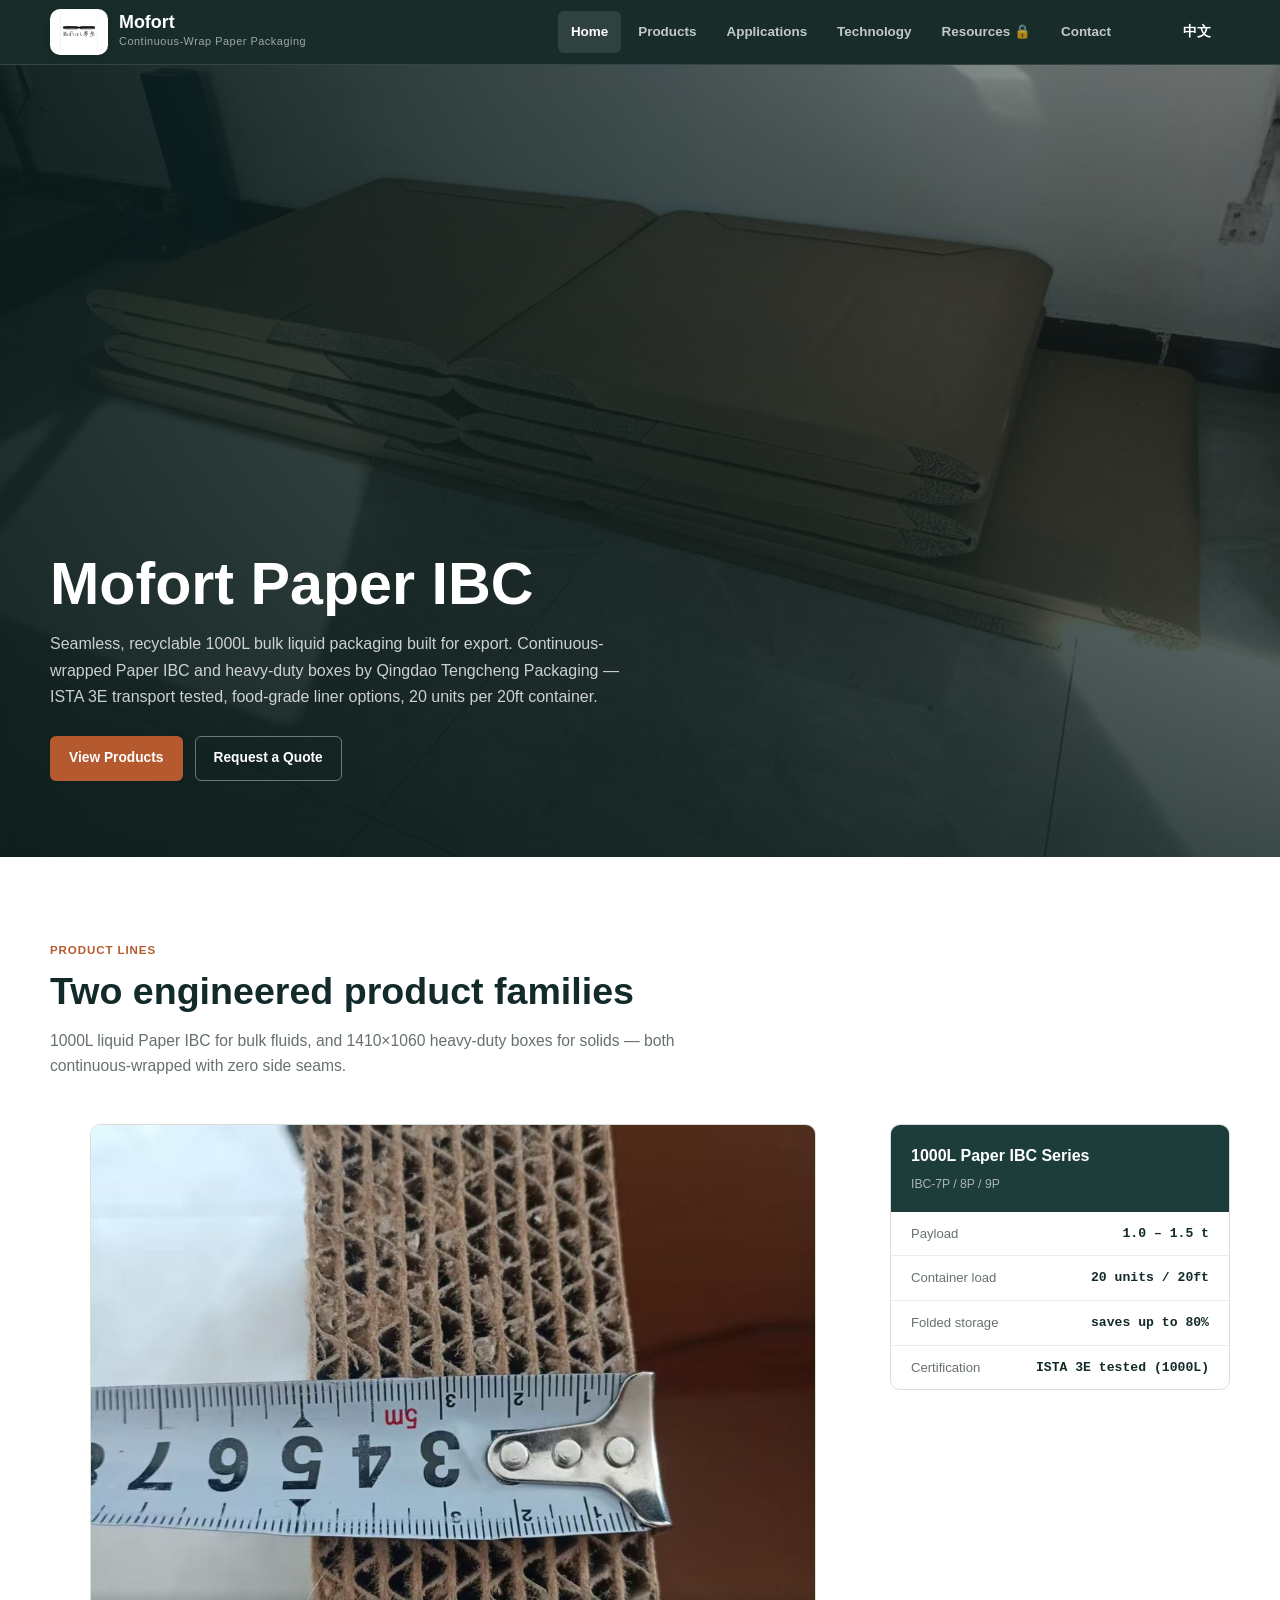
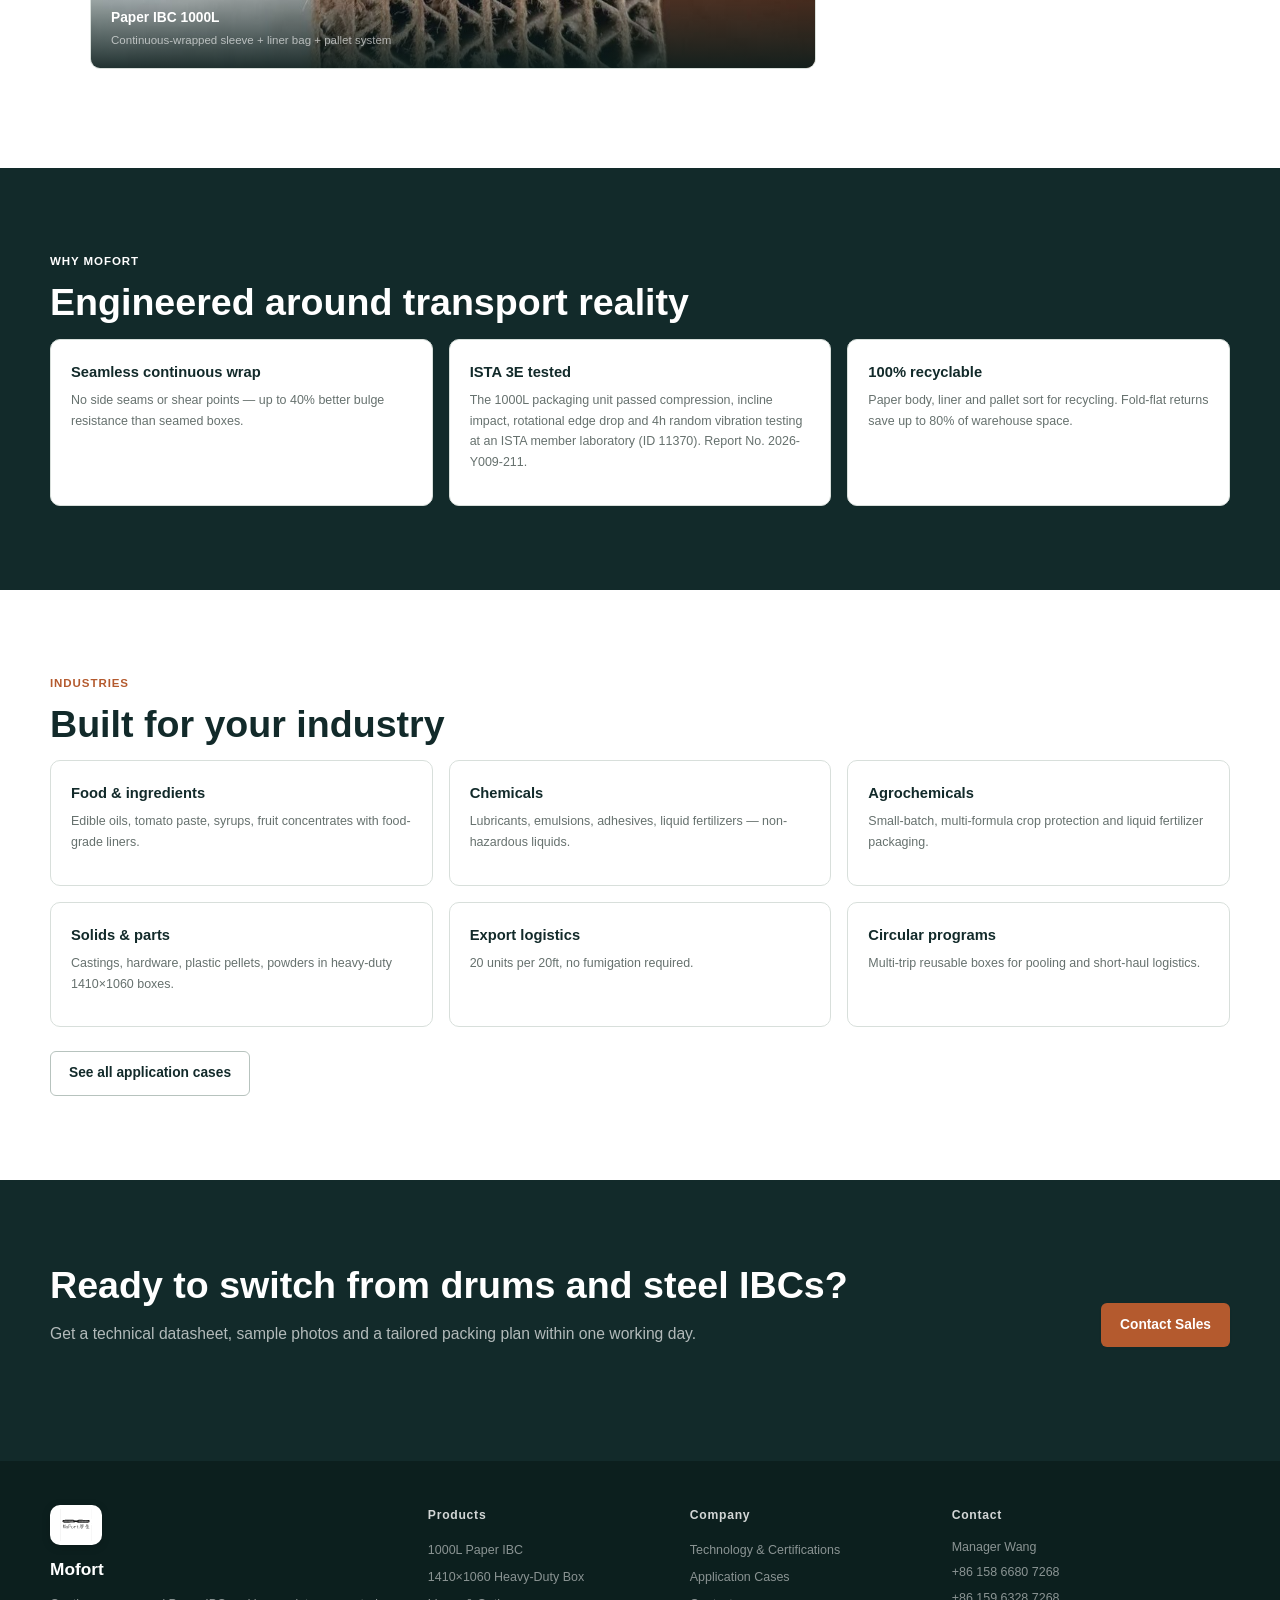
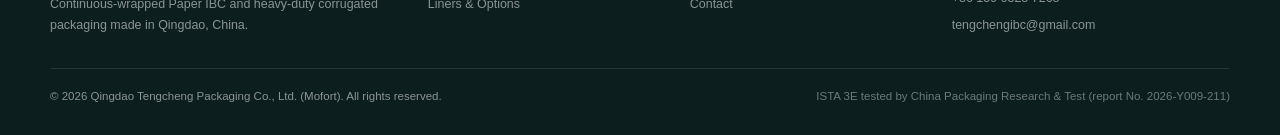
==== commit efe149fa: "Rebuild spec sheets + fix whitepaper compliance - 1000L spec sheet: 4 legacy models (6S/6P/7S/8MAX) " ====
--- a/en/index.html
+++ b/en/index.html
@@ -1,159 +1,159 @@
-<!doctype html>
-<html lang="en">
-<head>
-<meta charset="utf-8">
-<meta name="viewport" content="width=device-width, initial-scale=1">
-<title>Home | Mofort</title>
-<meta name="description" content="Mofort Paper IBC - seamless recyclable 1000L bulk liquid packaging, ISTA 3E transport tested (report No. 2026-Y009-211).">
-<link rel="stylesheet" href="../assets/css/style.css">
-</head>
-<body>
-<header class="site-header">
-  <div class="container">
-    <a class="brand" href="index.html" aria-label="Mofort home">
-      <img class="brand-logo" src="../assets/images/logo-mofort.svg" alt="MoFort registered trademark">
-      <span>
-        <span class="brand-name">Mofort</span>
-        <span class="brand-sub">Continuous-Wrap Paper Packaging</span>
-      </span>
-    </a>
-    <nav class="main-nav" aria-label="Main navigation">
-      <a href="index.html" aria-current="page">Home</a>
-      <a href="products.html">Products</a>
-      <a href="cases.html">Applications</a>
-      <a href="technology.html">Technology</a>
-      <a href="resources.html">Resources &#128274;</a>
-      <a href="contact.html">Contact</a>
-    </nav>
-    <a class="btn btn--ghost nav-cta" href="../index.html">&#20013;&#25991;</a>
-    <button class="icon-btn menu-toggle" type="button" data-menu-toggle aria-expanded="false" aria-label="Open navigation">
-      <svg viewBox="0 0 24 24" fill="none" stroke="currentColor" stroke-width="2" stroke-linecap="round"><path d="M4 7h16M4 12h16M4 17h16"/></svg>
-    </button>
-  </div>
-  <nav class="mobile-nav" data-mobile-nav aria-label="Mobile navigation">
-    <a href="index.html">Home</a>
-    <a href="products.html">Products</a>
-    <a href="cases.html">Applications</a>
-    <a href="technology.html">Technology</a>
-    <a href="resources.html">Resources</a>
-    <a href="contact.html">Contact</a>
-    <a class="btn btn--primary" href="../index.html">&#20013;&#25991;</a>
-  </nav>
-</header>
-<main>
-
-<section class="hero">
-  <div class="hero-inner">
-    <h1>Mofort Paper IBC</h1>
-    <p>Seamless, recyclable 1000L bulk liquid packaging built for export. Continuous-wrapped Paper IBC and heavy-duty boxes by Qingdao Tengcheng Packaging — ISTA 3E transport tested, food-grade liner options, 20 units per 20ft container.</p>
-    <div class="hero-actions">
-      <a class="btn btn--primary" href="products.html">View Products</a>
-      <a class="btn btn--ghost-light" href="contact.html">Request a Quote</a>
-    </div>
-  </div>
-</section>
-
-<section class="section">
-  <div class="container">
-    <div class="section-head">
-      <div>
-        <span class="eyebrow">Product Lines</span>
-        <h2 class="section-title">Two engineered product families</h2>
-        <p class="section-lead">1000L liquid Paper IBC for bulk fluids, and 1410&times;1060 heavy-duty boxes for solids — both continuous-wrapped with zero side seams.</p>
-      </div>
-    </div>
-    <div class="product-layout reveal">
-      <figure class="product-visual">
-        <img src="../assets/images/prod-ibc-6p.jpg" alt="1000L Paper IBC">
-        <figcaption class="product-visual-caption">Paper IBC 1000L<small>Continuous-wrapped sleeve + liner bag + pallet system</small></figcaption>
-      </figure>
-      <dl class="product-summary">
-        <div class="product-summary-header"><h3>1000L Paper IBC Series</h3><p>IBC-6S / 6P / 7S / 8MAX</p></div>
-        <div class="product-summary-row"><dt>Payload</dt><dd>1.0 &ndash; 1.5 t</dd></div>
-        <div class="product-summary-row"><dt>Container load</dt><dd>20 units / 20ft</dd></div>
-        <div class="product-summary-row"><dt>Folded storage</dt><dd>saves up to 80%</dd></div>
-        <div class="product-summary-row"><dt>Certification</dt><dd>ISTA 3E tested (1000L)</dd></div>
-      </dl>
-    </div>
-  </div>
-</section>
-
-<section class="section section--ink">
-  <div class="container">
-    <span class="eyebrow">Why Mofort</span>
-    <h2 class="section-title">Engineered around transport reality</h2>
-    <div class="source-grid reveal">
-      <div class="source-card"><h3>Seamless continuous wrap</h3><p>No side seams or shear points — up to 40% better bulge resistance than seamed boxes.</p></div>
-      <div class="source-card"><h3>ISTA 3E tested</h3><p>The 1000L packaging unit passed compression, incline impact, rotational edge drop and 4h random vibration testing at an ISTA member laboratory (ID 11370). Report No. 2026-Y009-211.</p></div>
-      <div class="source-card"><h3>100% recyclable</h3><p>Paper body, liner and pallet sort for recycling. Fold-flat returns save up to 80% of warehouse space.</p></div>
-    </div>
-  </div>
-</section>
-
-<section class="section">
-  <div class="container">
-    <span class="eyebrow">Industries</span>
-    <h2 class="section-title">Built for your industry</h2>
-    <div class="source-grid reveal">
-      <div class="source-card"><h3>Food &amp; ingredients</h3><p>Edible oils, tomato paste, syrups, fruit concentrates with food-grade liners.</p></div>
-      <div class="source-card"><h3>Chemicals</h3><p>Lubricants, emulsions, adhesives, liquid fertilizers — non-hazardous liquids.</p></div>
-      <div class="source-card"><h3>Agrochemicals</h3><p>Small-batch, multi-formula crop protection and liquid fertilizer packaging.</p></div>
-      <div class="source-card"><h3>Solids &amp; parts</h3><p>Castings, hardware, plastic pellets, powders in heavy-duty 1410&times;1060 boxes.</p></div>
-      <div class="source-card"><h3>Export logistics</h3><p>20 units per 20ft, no fumigation required.</p></div>
-      <div class="source-card"><h3>Circular programs</h3><p>Multi-trip reusable boxes for pooling and short-haul logistics.</p></div>
-    </div>
-    <div class="section-head-actions" style="margin-top:24px"><a class="btn btn--outline" href="cases.html">See all application cases</a></div>
-  </div>
-</section>
-
-<section class="section section--ink">
-  <div class="container">
-    <div class="section-head">
-      <div>
-        <h2 class="section-title">Ready to switch from drums and steel IBCs?</h2>
-        <p class="section-lead">Get a technical datasheet, sample photos and a tailored packing plan within one working day.</p>
-      </div>
-      <div class="section-head-actions">
-        <a class="btn btn--primary" href="contact.html">Contact Sales</a>
-      </div>
-    </div>
-  </div>
-</section>
-</main>
-<footer class="site-footer">
-  <div class="container">
-    <div class="footer-grid">
-      <div>
-        <img class="brand-logo footer-logo" src="../assets/images/logo-mofort.svg" alt="MoFort registered trademark">
-        <div class="footer-brand">Mofort</div>
-        <p>Continuous-wrapped Paper IBC and heavy-duty corrugated packaging made in Qingdao, China.</p>
-      </div>
-      <div>
-        <h4>Products</h4>
-        <a href="products.html#ibc">1000L Paper IBC</a>
-        <a href="products.html#box">1410&times;1060 Heavy-Duty Box</a>
-        <a href="products.html#options">Liners &amp; Options</a>
-      </div>
-      <div>
-        <h4>Company</h4>
-        <a href="technology.html">Technology &amp; Certifications</a>
-        <a href="cases.html">Application Cases</a>
-        <a href="contact.html">Contact</a>
-      </div>
-      <div>
-        <h4>Contact</h4>
-        <p>Manager Wang</p>
-        <a href="tel:+8615866807268">+86 158 6680 7268</a>
-        <a href="tel:+8615963287268">+86 159 6328 7268</a>
-        <a href="mailto:tengchengibc@gmail.com">tengchengibc@gmail.com</a>
-      </div>
-    </div>
-    <div class="footer-bottom">
-      <span>&copy; <span data-year>2026</span> Qingdao Tengcheng Packaging Co., Ltd. (Mofort). All rights reserved.</span>
-      <span class="source-note">ISTA 3E tested by China Packaging Research & Test (report No. 2026-Y009-211)</span>
-    </div>
-  </div>
-</footer>
-<script src="../assets/js/main.js"></script>
-</body>
-</html>
+<!doctype html>
+<html lang="en">
+<head>
+<meta charset="utf-8">
+<meta name="viewport" content="width=device-width, initial-scale=1">
+<title>Home | Mofort</title>
+<meta name="description" content="Mofort Paper IBC - seamless recyclable 1000L bulk liquid packaging, ISTA 3E transport tested (report No. 2026-Y009-211).">
+<link rel="stylesheet" href="../assets/css/style.css">
+</head>
+<body>
+<header class="site-header">
+  <div class="container">
+    <a class="brand" href="index.html" aria-label="Mofort home">
+      <img class="brand-logo" src="../assets/images/logo-mofort.svg" alt="MoFort registered trademark">
+      <span>
+        <span class="brand-name">Mofort</span>
+        <span class="brand-sub">Continuous-Wrap Paper Packaging</span>
+      </span>
+    </a>
+    <nav class="main-nav" aria-label="Main navigation">
+      <a href="index.html" aria-current="page">Home</a>
+      <a href="products.html">Products</a>
+      <a href="cases.html">Applications</a>
+      <a href="technology.html">Technology</a>
+      <a href="resources.html">Resources &#128274;</a>
+      <a href="contact.html">Contact</a>
+    </nav>
+    <a class="btn btn--ghost nav-cta" href="../index.html">&#20013;&#25991;</a>
+    <button class="icon-btn menu-toggle" type="button" data-menu-toggle aria-expanded="false" aria-label="Open navigation">
+      <svg viewBox="0 0 24 24" fill="none" stroke="currentColor" stroke-width="2" stroke-linecap="round"><path d="M4 7h16M4 12h16M4 17h16"/></svg>
+    </button>
+  </div>
+  <nav class="mobile-nav" data-mobile-nav aria-label="Mobile navigation">
+    <a href="index.html">Home</a>
+    <a href="products.html">Products</a>
+    <a href="cases.html">Applications</a>
+    <a href="technology.html">Technology</a>
+    <a href="resources.html">Resources</a>
+    <a href="contact.html">Contact</a>
+    <a class="btn btn--primary" href="../index.html">&#20013;&#25991;</a>
+  </nav>
+</header>
+<main>
+
+<section class="hero">
+  <div class="hero-inner">
+    <h1>Mofort Paper IBC</h1>
+    <p>Seamless, recyclable 1000L bulk liquid packaging built for export. Continuous-wrapped Paper IBC and heavy-duty boxes by Qingdao Tengcheng Packaging — ISTA 3E transport tested, food-grade liner options, 20 units per 20ft container.</p>
+    <div class="hero-actions">
+      <a class="btn btn--primary" href="products.html">View Products</a>
+      <a class="btn btn--ghost-light" href="contact.html">Request a Quote</a>
+    </div>
+  </div>
+</section>
+
+<section class="section">
+  <div class="container">
+    <div class="section-head">
+      <div>
+        <span class="eyebrow">Product Lines</span>
+        <h2 class="section-title">Two engineered product families</h2>
+        <p class="section-lead">1000L liquid Paper IBC for bulk fluids, and 1410&times;1060 heavy-duty boxes for solids — both continuous-wrapped with zero side seams.</p>
+      </div>
+    </div>
+    <div class="product-layout reveal">
+      <figure class="product-visual">
+        <img src="../assets/images/prod-ibc-6p.jpg" alt="1000L Paper IBC">
+        <figcaption class="product-visual-caption">Paper IBC 1000L<small>Continuous-wrapped sleeve + liner bag + pallet system</small></figcaption>
+      </figure>
+      <dl class="product-summary">
+        <div class="product-summary-header"><h3>1000L Paper IBC Series</h3><p>IBC-7P / 8P / 9P</p></div>
+        <div class="product-summary-row"><dt>Payload</dt><dd>1.0 &ndash; 1.5 t</dd></div>
+        <div class="product-summary-row"><dt>Container load</dt><dd>20 units / 20ft</dd></div>
+        <div class="product-summary-row"><dt>Folded storage</dt><dd>saves up to 80%</dd></div>
+        <div class="product-summary-row"><dt>Certification</dt><dd>ISTA 3E tested (1000L)</dd></div>
+      </dl>
+    </div>
+  </div>
+</section>
+
+<section class="section section--ink">
+  <div class="container">
+    <span class="eyebrow">Why Mofort</span>
+    <h2 class="section-title">Engineered around transport reality</h2>
+    <div class="source-grid reveal">
+      <div class="source-card"><h3>Seamless continuous wrap</h3><p>No side seams or shear points — up to 40% better bulge resistance than seamed boxes.</p></div>
+      <div class="source-card"><h3>ISTA 3E tested</h3><p>The 1000L packaging unit passed compression, incline impact, rotational edge drop and 4h random vibration testing at an ISTA member laboratory (ID 11370). Report No. 2026-Y009-211.</p></div>
+      <div class="source-card"><h3>100% recyclable</h3><p>Paper body, liner and pallet sort for recycling. Fold-flat returns save up to 80% of warehouse space.</p></div>
+    </div>
+  </div>
+</section>
+
+<section class="section">
+  <div class="container">
+    <span class="eyebrow">Industries</span>
+    <h2 class="section-title">Built for your industry</h2>
+    <div class="source-grid reveal">
+      <div class="source-card"><h3>Food &amp; ingredients</h3><p>Edible oils, tomato paste, syrups, fruit concentrates with food-grade liners.</p></div>
+      <div class="source-card"><h3>Chemicals</h3><p>Lubricants, emulsions, adhesives, liquid fertilizers — non-hazardous liquids.</p></div>
+      <div class="source-card"><h3>Agrochemicals</h3><p>Small-batch, multi-formula crop protection and liquid fertilizer packaging.</p></div>
+      <div class="source-card"><h3>Solids &amp; parts</h3><p>Castings, hardware, plastic pellets, powders in heavy-duty 1410&times;1060 boxes.</p></div>
+      <div class="source-card"><h3>Export logistics</h3><p>20 units per 20ft, no fumigation required.</p></div>
+      <div class="source-card"><h3>Circular programs</h3><p>Multi-trip reusable boxes for pooling and short-haul logistics.</p></div>
+    </div>
+    <div class="section-head-actions" style="margin-top:24px"><a class="btn btn--outline" href="cases.html">See all application cases</a></div>
+  </div>
+</section>
+
+<section class="section section--ink">
+  <div class="container">
+    <div class="section-head">
+      <div>
+        <h2 class="section-title">Ready to switch from drums and steel IBCs?</h2>
+        <p class="section-lead">Get a technical datasheet, sample photos and a tailored packing plan within one working day.</p>
+      </div>
+      <div class="section-head-actions">
+        <a class="btn btn--primary" href="contact.html">Contact Sales</a>
+      </div>
+    </div>
+  </div>
+</section>
+</main>
+<footer class="site-footer">
+  <div class="container">
+    <div class="footer-grid">
+      <div>
+        <img class="brand-logo footer-logo" src="../assets/images/logo-mofort.svg" alt="MoFort registered trademark">
+        <div class="footer-brand">Mofort</div>
+        <p>Continuous-wrapped Paper IBC and heavy-duty corrugated packaging made in Qingdao, China.</p>
+      </div>
+      <div>
+        <h4>Products</h4>
+        <a href="products.html#ibc">1000L Paper IBC</a>
+        <a href="products.html#box">1410&times;1060 Heavy-Duty Box</a>
+        <a href="products.html#options">Liners &amp; Options</a>
+      </div>
+      <div>
+        <h4>Company</h4>
+        <a href="technology.html">Technology &amp; Certifications</a>
+        <a href="cases.html">Application Cases</a>
+        <a href="contact.html">Contact</a>
+      </div>
+      <div>
+        <h4>Contact</h4>
+        <p>Manager Wang</p>
+        <a href="tel:+8615866807268">+86 158 6680 7268</a>
+        <a href="tel:+8615963287268">+86 159 6328 7268</a>
+        <a href="mailto:tengchengibc@gmail.com">tengchengibc@gmail.com</a>
+      </div>
+    </div>
+    <div class="footer-bottom">
+      <span>&copy; <span data-year>2026</span> Qingdao Tengcheng Packaging Co., Ltd. (Mofort). All rights reserved.</span>
+      <span class="source-note">ISTA 3E tested by China Packaging Research & Test (report No. 2026-Y009-211)</span>
+    </div>
+  </div>
+</footer>
+<script src="../assets/js/main.js"></script>
+</body>
+</html>
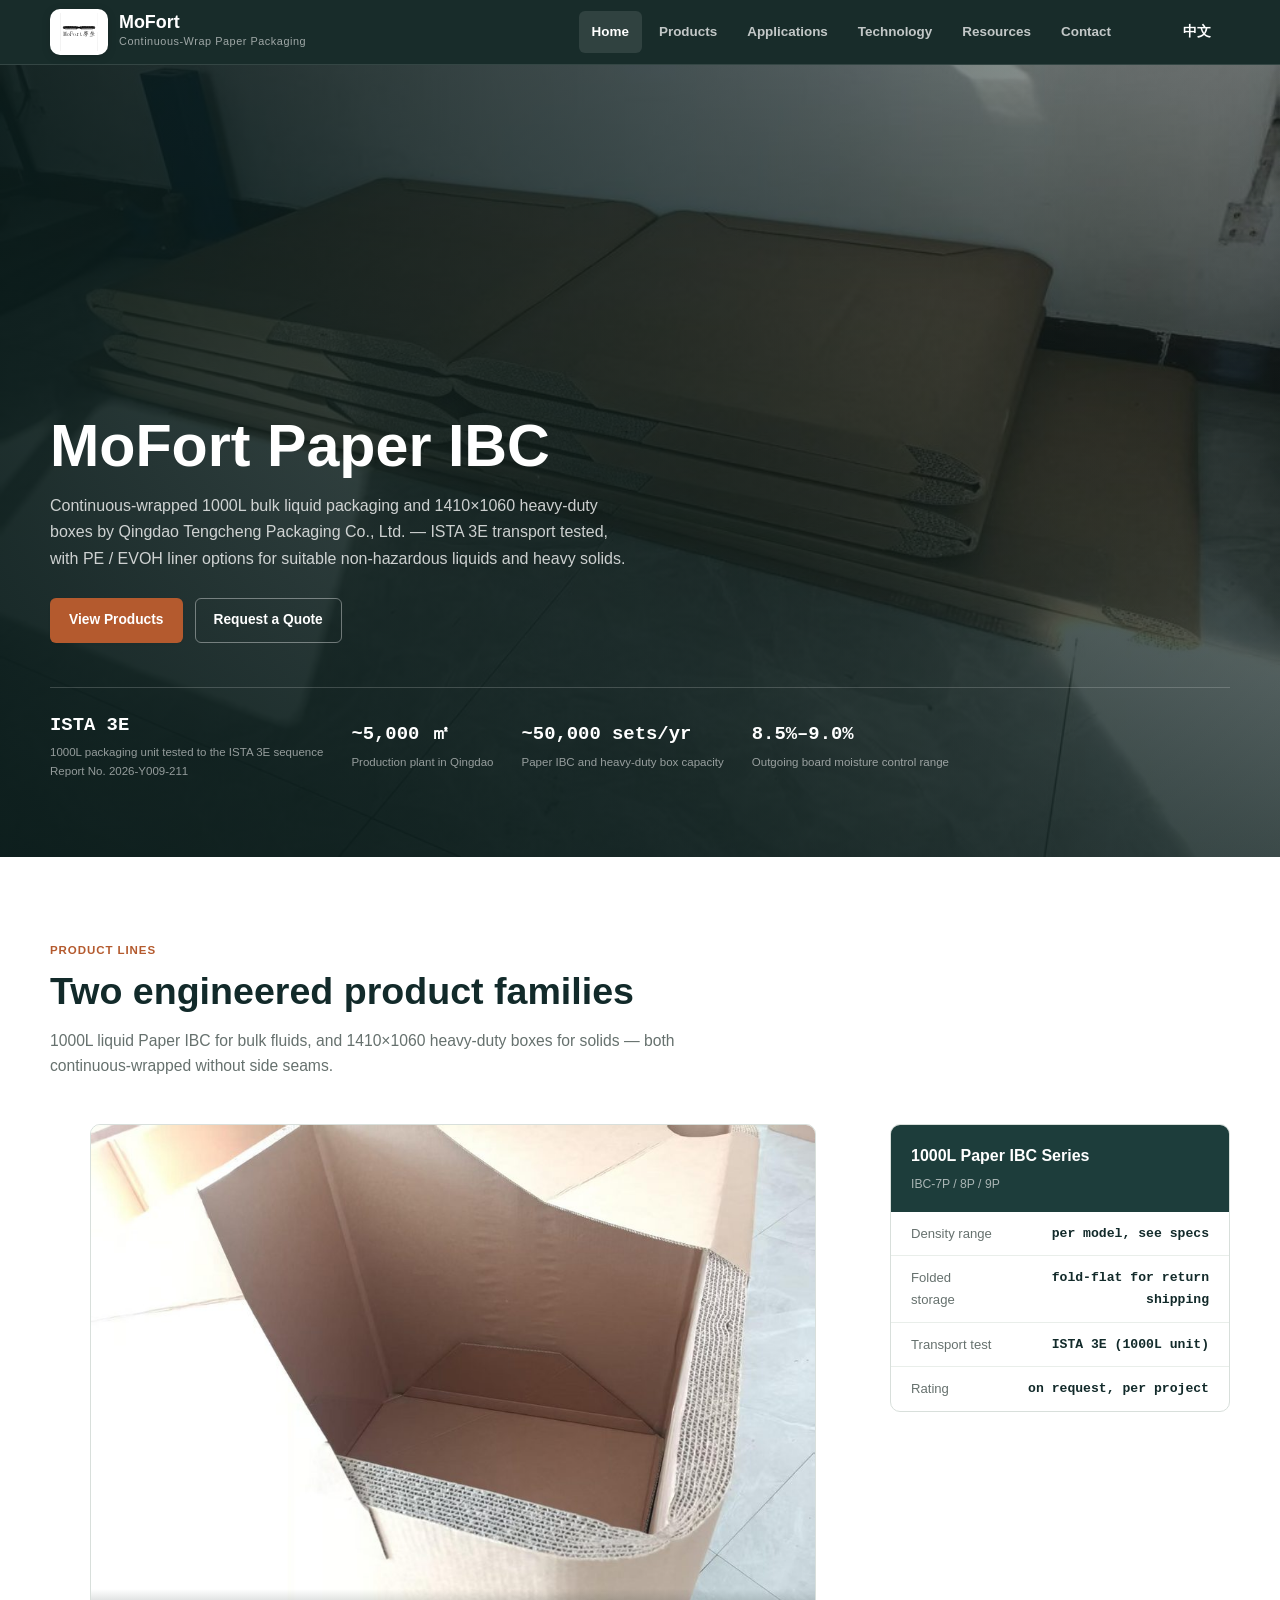
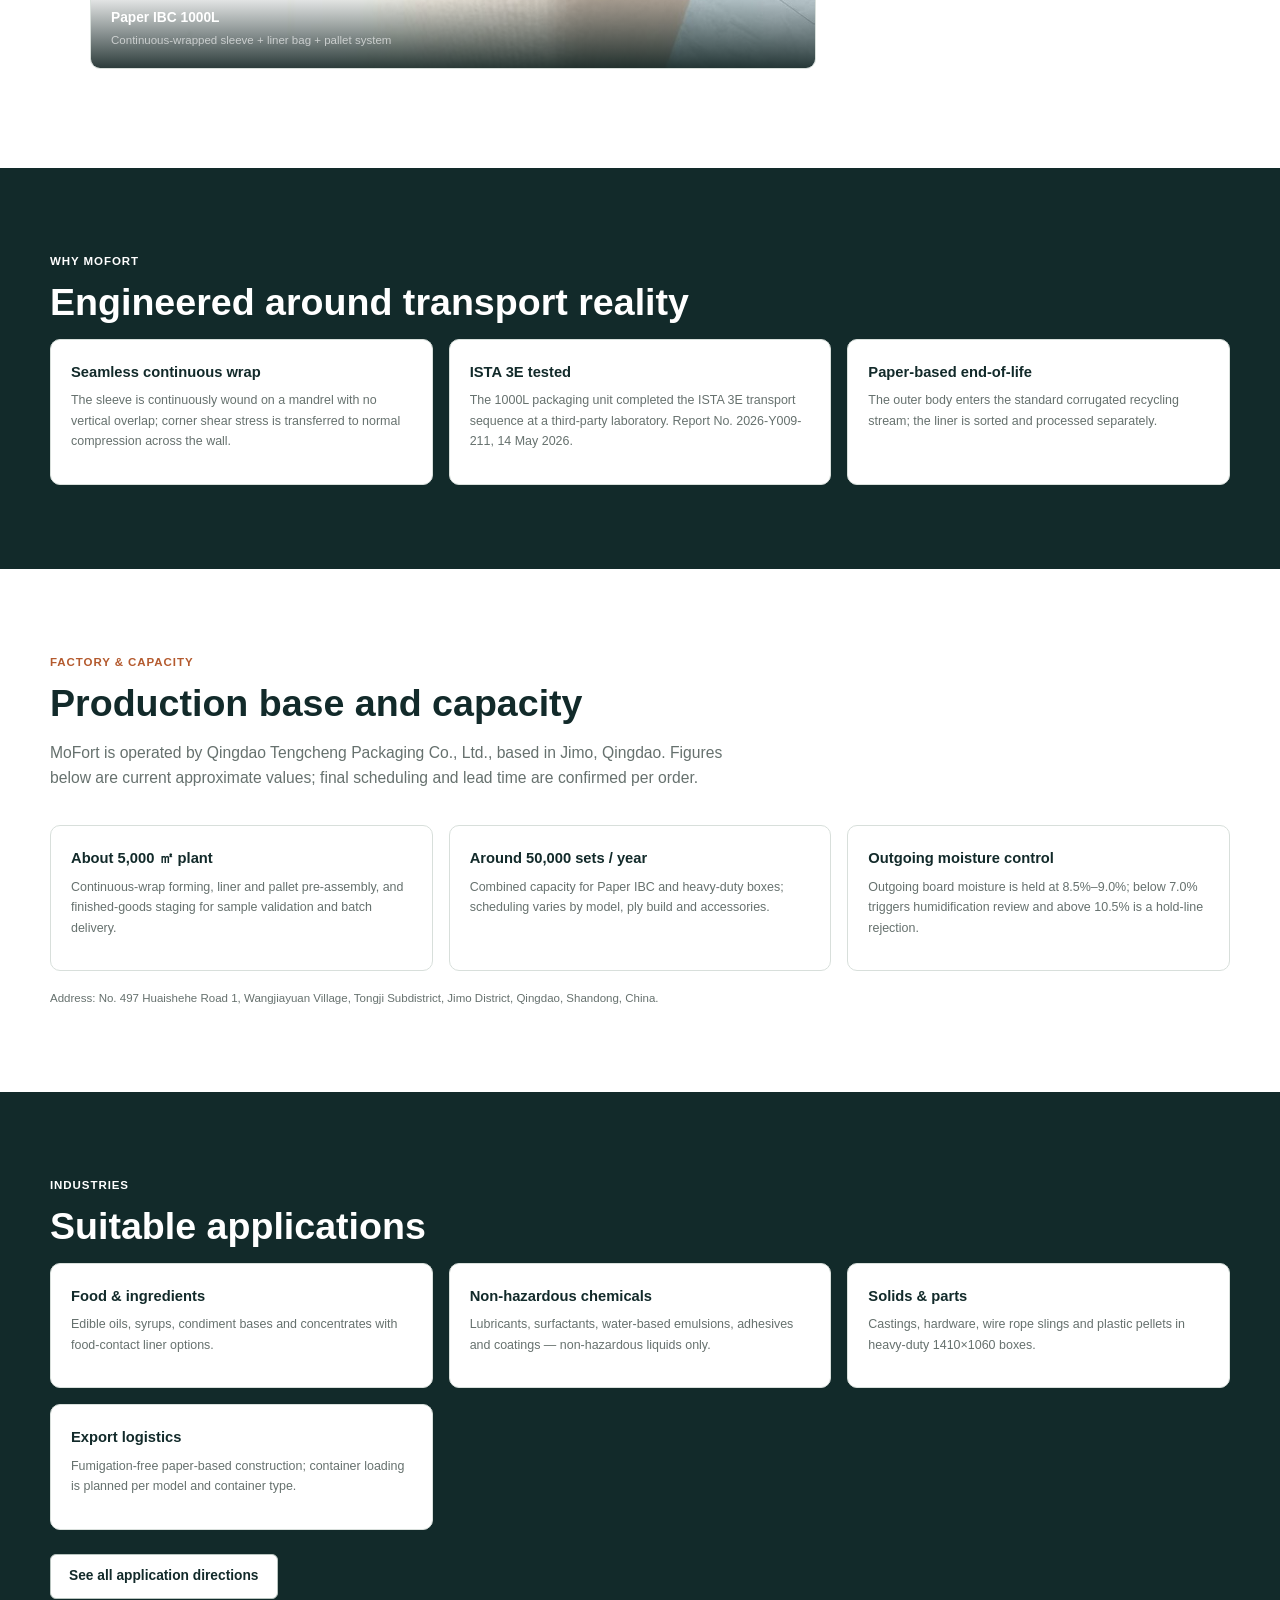
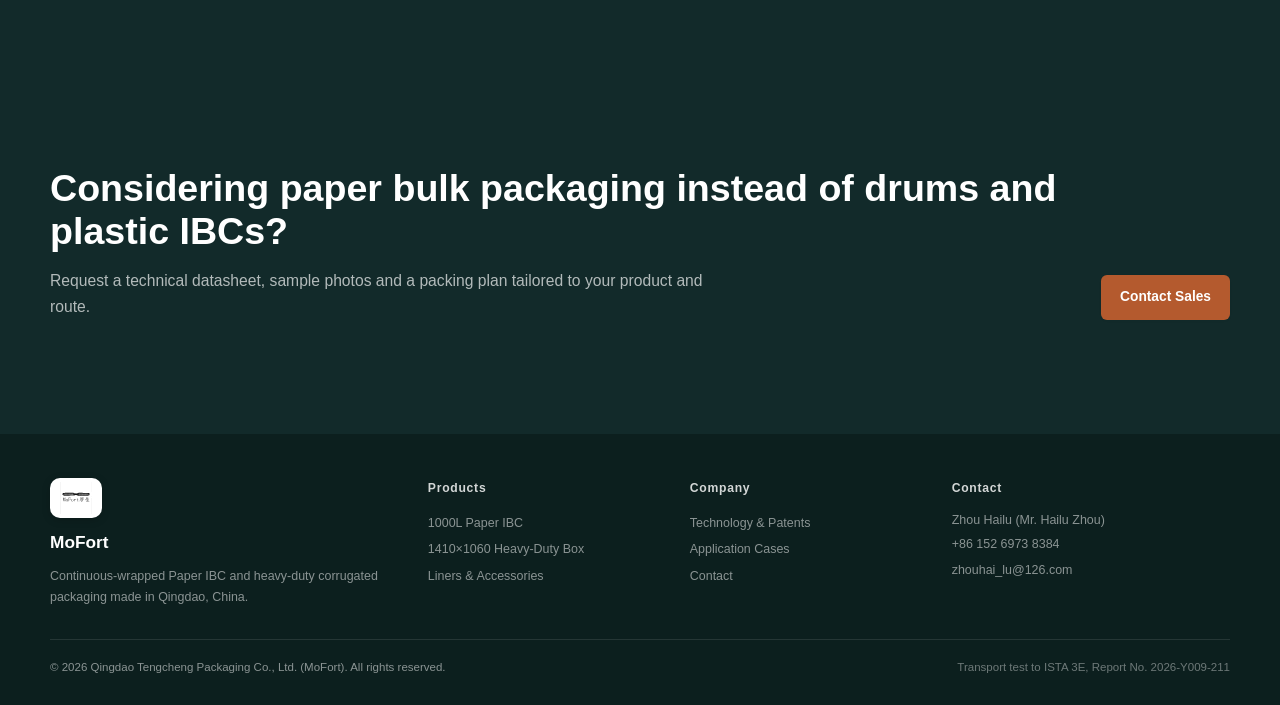
==== commit 9e096970: "feat: English home and products pages with capacity and factory info" ====
--- a/en/index.html
+++ b/en/index.html
@@ -1,159 +1,188 @@
-<!doctype html>
-<html lang="en">
-<head>
-<meta charset="utf-8">
-<meta name="viewport" content="width=device-width, initial-scale=1">
-<title>Home | Mofort</title>
-<meta name="description" content="Mofort Paper IBC - seamless recyclable 1000L bulk liquid packaging, ISTA 3E transport tested (report No. 2026-Y009-211).">
-<link rel="stylesheet" href="../assets/css/style.css">
-</head>
-<body>
-<header class="site-header">
-  <div class="container">
-    <a class="brand" href="index.html" aria-label="Mofort home">
-      <img class="brand-logo" src="../assets/images/logo-mofort.svg" alt="MoFort registered trademark">
-      <span>
-        <span class="brand-name">Mofort</span>
-        <span class="brand-sub">Continuous-Wrap Paper Packaging</span>
-      </span>
-    </a>
-    <nav class="main-nav" aria-label="Main navigation">
-      <a href="index.html" aria-current="page">Home</a>
-      <a href="products.html">Products</a>
-      <a href="cases.html">Applications</a>
-      <a href="technology.html">Technology</a>
-      <a href="resources.html">Resources &#128274;</a>
-      <a href="contact.html">Contact</a>
-    </nav>
-    <a class="btn btn--ghost nav-cta" href="../index.html">&#20013;&#25991;</a>
-    <button class="icon-btn menu-toggle" type="button" data-menu-toggle aria-expanded="false" aria-label="Open navigation">
-      <svg viewBox="0 0 24 24" fill="none" stroke="currentColor" stroke-width="2" stroke-linecap="round"><path d="M4 7h16M4 12h16M4 17h16"/></svg>
-    </button>
-  </div>
-  <nav class="mobile-nav" data-mobile-nav aria-label="Mobile navigation">
-    <a href="index.html">Home</a>
-    <a href="products.html">Products</a>
-    <a href="cases.html">Applications</a>
-    <a href="technology.html">Technology</a>
-    <a href="resources.html">Resources</a>
-    <a href="contact.html">Contact</a>
-    <a class="btn btn--primary" href="../index.html">&#20013;&#25991;</a>
-  </nav>
-</header>
-<main>
-
-<section class="hero">
-  <div class="hero-inner">
-    <h1>Mofort Paper IBC</h1>
-    <p>Seamless, recyclable 1000L bulk liquid packaging built for export. Continuous-wrapped Paper IBC and heavy-duty boxes by Qingdao Tengcheng Packaging — ISTA 3E transport tested, food-grade liner options, 20 units per 20ft container.</p>
-    <div class="hero-actions">
-      <a class="btn btn--primary" href="products.html">View Products</a>
-      <a class="btn btn--ghost-light" href="contact.html">Request a Quote</a>
-    </div>
-  </div>
-</section>
-
-<section class="section">
-  <div class="container">
-    <div class="section-head">
-      <div>
-        <span class="eyebrow">Product Lines</span>
-        <h2 class="section-title">Two engineered product families</h2>
-        <p class="section-lead">1000L liquid Paper IBC for bulk fluids, and 1410&times;1060 heavy-duty boxes for solids — both continuous-wrapped with zero side seams.</p>
-      </div>
-    </div>
-    <div class="product-layout reveal">
-      <figure class="product-visual">
-        <img src="../assets/images/prod-ibc-6p.jpg" alt="1000L Paper IBC">
-        <figcaption class="product-visual-caption">Paper IBC 1000L<small>Continuous-wrapped sleeve + liner bag + pallet system</small></figcaption>
-      </figure>
-      <dl class="product-summary">
-        <div class="product-summary-header"><h3>1000L Paper IBC Series</h3><p>IBC-7P / 8P / 9P</p></div>
-        <div class="product-summary-row"><dt>Payload</dt><dd>1.0 &ndash; 1.5 t</dd></div>
-        <div class="product-summary-row"><dt>Container load</dt><dd>20 units / 20ft</dd></div>
-        <div class="product-summary-row"><dt>Folded storage</dt><dd>saves up to 80%</dd></div>
-        <div class="product-summary-row"><dt>Certification</dt><dd>ISTA 3E tested (1000L)</dd></div>
-      </dl>
-    </div>
-  </div>
-</section>
-
-<section class="section section--ink">
-  <div class="container">
-    <span class="eyebrow">Why Mofort</span>
-    <h2 class="section-title">Engineered around transport reality</h2>
-    <div class="source-grid reveal">
-      <div class="source-card"><h3>Seamless continuous wrap</h3><p>No side seams or shear points — up to 40% better bulge resistance than seamed boxes.</p></div>
-      <div class="source-card"><h3>ISTA 3E tested</h3><p>The 1000L packaging unit passed compression, incline impact, rotational edge drop and 4h random vibration testing at an ISTA member laboratory (ID 11370). Report No. 2026-Y009-211.</p></div>
-      <div class="source-card"><h3>100% recyclable</h3><p>Paper body, liner and pallet sort for recycling. Fold-flat returns save up to 80% of warehouse space.</p></div>
-    </div>
-  </div>
-</section>
-
-<section class="section">
-  <div class="container">
-    <span class="eyebrow">Industries</span>
-    <h2 class="section-title">Built for your industry</h2>
-    <div class="source-grid reveal">
-      <div class="source-card"><h3>Food &amp; ingredients</h3><p>Edible oils, tomato paste, syrups, fruit concentrates with food-grade liners.</p></div>
-      <div class="source-card"><h3>Chemicals</h3><p>Lubricants, emulsions, adhesives, liquid fertilizers — non-hazardous liquids.</p></div>
-      <div class="source-card"><h3>Agrochemicals</h3><p>Small-batch, multi-formula crop protection and liquid fertilizer packaging.</p></div>
-      <div class="source-card"><h3>Solids &amp; parts</h3><p>Castings, hardware, plastic pellets, powders in heavy-duty 1410&times;1060 boxes.</p></div>
-      <div class="source-card"><h3>Export logistics</h3><p>20 units per 20ft, no fumigation required.</p></div>
-      <div class="source-card"><h3>Circular programs</h3><p>Multi-trip reusable boxes for pooling and short-haul logistics.</p></div>
-    </div>
-    <div class="section-head-actions" style="margin-top:24px"><a class="btn btn--outline" href="cases.html">See all application cases</a></div>
-  </div>
-</section>
-
-<section class="section section--ink">
-  <div class="container">
-    <div class="section-head">
-      <div>
-        <h2 class="section-title">Ready to switch from drums and steel IBCs?</h2>
-        <p class="section-lead">Get a technical datasheet, sample photos and a tailored packing plan within one working day.</p>
-      </div>
-      <div class="section-head-actions">
-        <a class="btn btn--primary" href="contact.html">Contact Sales</a>
-      </div>
-    </div>
-  </div>
-</section>
-</main>
-<footer class="site-footer">
-  <div class="container">
-    <div class="footer-grid">
-      <div>
-        <img class="brand-logo footer-logo" src="../assets/images/logo-mofort.svg" alt="MoFort registered trademark">
-        <div class="footer-brand">Mofort</div>
-        <p>Continuous-wrapped Paper IBC and heavy-duty corrugated packaging made in Qingdao, China.</p>
-      </div>
-      <div>
-        <h4>Products</h4>
-        <a href="products.html#ibc">1000L Paper IBC</a>
-        <a href="products.html#box">1410&times;1060 Heavy-Duty Box</a>
-        <a href="products.html#options">Liners &amp; Options</a>
-      </div>
-      <div>
-        <h4>Company</h4>
-        <a href="technology.html">Technology &amp; Certifications</a>
-        <a href="cases.html">Application Cases</a>
-        <a href="contact.html">Contact</a>
-      </div>
-      <div>
-        <h4>Contact</h4>
-        <p>Manager Wang</p>
-        <a href="tel:+8615866807268">+86 158 6680 7268</a>
-        <a href="tel:+8615963287268">+86 159 6328 7268</a>
-        <a href="mailto:tengchengibc@gmail.com">tengchengibc@gmail.com</a>
-      </div>
-    </div>
-    <div class="footer-bottom">
-      <span>&copy; <span data-year>2026</span> Qingdao Tengcheng Packaging Co., Ltd. (Mofort). All rights reserved.</span>
-      <span class="source-note">ISTA 3E tested by China Packaging Research & Test (report No. 2026-Y009-211)</span>
-    </div>
-  </div>
-</footer>
-<script src="../assets/js/main.js"></script>
-</body>
-</html>
+<!doctype html>
+<html lang="en">
+<head>
+<meta charset="utf-8">
+<meta name="viewport" content="width=device-width, initial-scale=1">
+<title>Home | MoFort</title>
+<meta name="description" content="MoFort Paper IBC — continuous-wrapped 1000L bulk liquid packaging and heavy-duty boxes, ISTA 3E transport tested (report No. 2026-Y009-211).">
+<link rel="stylesheet" href="../assets/css/style.css">
+</head>
+<body>
+<header class="site-header">
+  <div class="container">
+    <a class="brand" href="index.html" aria-label="MoFort home">
+      <img class="brand-logo" src="../assets/images/logo-mofort.svg" alt="MoFort Logo">
+      <span>
+        <span class="brand-name">MoFort</span>
+        <span class="brand-sub">Continuous-Wrap Paper Packaging</span>
+      </span>
+    </a>
+    <nav class="main-nav" aria-label="Main navigation">
+      <a href="index.html" aria-current="page">Home</a>
+      <a href="products.html">Products</a>
+      <a href="cases.html">Applications</a>
+      <a href="technology.html">Technology</a>
+      <a href="resources.html">Resources</a>
+      <a href="contact.html">Contact</a>
+    </nav>
+    <a class="btn btn--ghost nav-cta" href="../index.html">中文</a>
+    <button class="icon-btn menu-toggle" type="button" data-menu-toggle aria-expanded="false" aria-label="Open navigation">
+      <svg viewBox="0 0 24 24" fill="none" stroke="currentColor" stroke-width="2" stroke-linecap="round"><path d="M4 7h16M4 12h16M4 17h16"/></svg>
+    </button>
+  </div>
+  <nav class="mobile-nav" data-mobile-nav aria-label="Mobile navigation">
+    <a href="index.html">Home</a>
+    <a href="products.html">Products</a>
+    <a href="cases.html">Applications</a>
+    <a href="technology.html">Technology</a>
+    <a href="resources.html">Resources</a>
+    <a href="contact.html">Contact</a>
+    <a class="btn btn--primary" href="../index.html">中文</a>
+  </nav>
+</header>
+<main>
+
+<section class="hero">
+  <div class="hero-inner">
+    <h1>MoFort Paper IBC</h1>
+    <p>Continuous-wrapped 1000L bulk liquid packaging and 1410×1060 heavy-duty boxes by Qingdao Tengcheng Packaging Co., Ltd. — ISTA 3E transport tested, with PE / EVOH liner options for suitable non-hazardous liquids and heavy solids.</p>
+    <div class="hero-actions">
+      <a class="btn btn--primary" href="products.html">View Products</a>
+      <a class="btn btn--ghost-light" href="contact.html">Request a Quote</a>
+    </div>
+    <div class="hero-proof">
+      <div class="hero-proof-item">
+        <span class="hero-proof-value">ISTA 3E</span>
+        <span class="hero-proof-label">1000L packaging unit tested to the ISTA 3E sequence<br>Report No. 2026-Y009-211</span>
+      </div>
+      <div class="hero-proof-item">
+        <span class="hero-proof-value">~5,000 ㎡</span>
+        <span class="hero-proof-label">Production plant in Qingdao</span>
+      </div>
+      <div class="hero-proof-item">
+        <span class="hero-proof-value">~50,000 sets/yr</span>
+        <span class="hero-proof-label">Paper IBC and heavy-duty box capacity</span>
+      </div>
+      <div class="hero-proof-item">
+        <span class="hero-proof-value">8.5%–9.0%</span>
+        <span class="hero-proof-label">Outgoing board moisture control range</span>
+      </div>
+    </div>
+  </div>
+</section>
+
+<section class="section">
+  <div class="container">
+    <div class="section-head">
+      <div>
+        <span class="eyebrow">Product Lines</span>
+        <h2 class="section-title">Two engineered product families</h2>
+        <p class="section-lead">1000L liquid Paper IBC for bulk fluids, and 1410×1060 heavy-duty boxes for solids — both continuous-wrapped without side seams.</p>
+      </div>
+    </div>
+    <div class="product-layout reveal">
+      <figure class="product-visual">
+        <img src="../assets/images/prod-ibc-7s.jpg" alt="1000L Paper IBC">
+        <figcaption class="product-visual-caption">Paper IBC 1000L<small>Continuous-wrapped sleeve + liner bag + pallet system</small></figcaption>
+      </figure>
+      <dl class="product-summary">
+        <div class="product-summary-header"><h3>1000L Paper IBC Series</h3><p>IBC-7P / 8P / 9P</p></div>
+        <div class="product-summary-row"><dt>Density range</dt><dd>per model, see specs</dd></div>
+        <div class="product-summary-row"><dt>Folded storage</dt><dd>fold-flat for return shipping</dd></div>
+        <div class="product-summary-row"><dt>Transport test</dt><dd>ISTA 3E (1000L unit)</dd></div>
+        <div class="product-summary-row"><dt>Rating</dt><dd>on request, per project</dd></div>
+      </dl>
+    </div>
+  </div>
+</section>
+
+<section class="section section--ink">
+  <div class="container">
+    <span class="eyebrow">Why MoFort</span>
+    <h2 class="section-title">Engineered around transport reality</h2>
+    <div class="source-grid reveal">
+      <div class="source-card"><h3>Seamless continuous wrap</h3><p>The sleeve is continuously wound on a mandrel with no vertical overlap; corner shear stress is transferred to normal compression across the wall.</p></div>
+      <div class="source-card"><h3>ISTA 3E tested</h3><p>The 1000L packaging unit completed the ISTA 3E transport sequence at a third-party laboratory. Report No. 2026-Y009-211, 14 May 2026.</p></div>
+      <div class="source-card"><h3>Paper-based end-of-life</h3><p>The outer body enters the standard corrugated recycling stream; the liner is sorted and processed separately.</p></div>
+    </div>
+  </div>
+</section>
+
+<section class="section" id="factory">
+  <div class="container">
+    <span class="eyebrow">Factory & Capacity</span>
+    <h2 class="section-title">Production base and capacity</h2>
+    <p class="section-lead">MoFort is operated by Qingdao Tengcheng Packaging Co., Ltd., based in Jimo, Qingdao. Figures below are current approximate values; final scheduling and lead time are confirmed per order.</p>
+    <div class="source-grid reveal">
+      <div class="source-card"><h3>About 5,000 ㎡ plant</h3><p>Continuous-wrap forming, liner and pallet pre-assembly, and finished-goods staging for sample validation and batch delivery.</p></div>
+      <div class="source-card"><h3>Around 50,000 sets / year</h3><p>Combined capacity for Paper IBC and heavy-duty boxes; scheduling varies by model, ply build and accessories.</p></div>
+      <div class="source-card"><h3>Outgoing moisture control</h3><p>Outgoing board moisture is held at 8.5%–9.0%; below 7.0% triggers humidification review and above 10.5% is a hold-line rejection.</p></div>
+    </div>
+    <p class="field-hint" style="margin:18px 0 0">Address: No. 497 Huaishehe Road 1, Wangjiayuan Village, Tongji Subdistrict, Jimo District, Qingdao, Shandong, China.</p>
+  </div>
+</section>
+
+<section class="section section--ink">
+  <div class="container">
+    <span class="eyebrow">Industries</span>
+    <h2 class="section-title">Suitable applications</h2>
+    <div class="source-grid reveal">
+      <div class="source-card"><h3>Food & ingredients</h3><p>Edible oils, syrups, condiment bases and concentrates with food-contact liner options.</p></div>
+      <div class="source-card"><h3>Non-hazardous chemicals</h3><p>Lubricants, surfactants, water-based emulsions, adhesives and coatings — non-hazardous liquids only.</p></div>
+      <div class="source-card"><h3>Solids & parts</h3><p>Castings, hardware, wire rope slings and plastic pellets in heavy-duty 1410×1060 boxes.</p></div>
+      <div class="source-card"><h3>Export logistics</h3><p>Fumigation-free paper-based construction; container loading is planned per model and container type.</p></div>
+    </div>
+    <div class="section-head-actions" style="margin-top:24px"><a class="btn btn--outline" href="cases.html">See all application directions</a></div>
+  </div>
+</section>
+
+<section class="section section--ink">
+  <div class="container">
+    <div class="section-head">
+      <div>
+        <h2 class="section-title">Considering paper bulk packaging instead of drums and plastic IBCs?</h2>
+        <p class="section-lead">Request a technical datasheet, sample photos and a packing plan tailored to your product and route.</p>
+      </div>
+      <div class="section-head-actions">
+        <a class="btn btn--primary" href="contact.html">Contact Sales</a>
+      </div>
+    </div>
+  </div>
+</section>
+</main>
+<footer class="site-footer">
+  <div class="container">
+    <div class="footer-grid">
+      <div>
+        <img class="brand-logo footer-logo" src="../assets/images/logo-mofort.svg" alt="MoFort Logo">
+        <div class="footer-brand">MoFort</div>
+        <p>Continuous-wrapped Paper IBC and heavy-duty corrugated packaging made in Qingdao, China.</p>
+      </div>
+      <div>
+        <h4>Products</h4>
+        <a href="products.html#ibc">1000L Paper IBC</a>
+        <a href="products.html#box">1410×1060 Heavy-Duty Box</a>
+        <a href="products.html#options">Liners & Accessories</a>
+      </div>
+      <div>
+        <h4>Company</h4>
+        <a href="technology.html">Technology & Patents</a>
+        <a href="cases.html">Application Cases</a>
+        <a href="contact.html">Contact</a>
+      </div>
+      <div>
+        <h4>Contact</h4>
+        <p>Zhou Hailu (Mr. Hailu Zhou)</p>
+        <a href="tel:+8615269738384">+86 152 6973 8384</a>
+        <a href="mailto:zhouhai_lu@126.com">zhouhai_lu@126.com</a>
+      </div>
+    </div>
+    <div class="footer-bottom">
+      <span>&copy; <span data-year>2026</span> Qingdao Tengcheng Packaging Co., Ltd. (MoFort). All rights reserved.</span>
+      <span class="source-note">Transport test to ISTA 3E, Report No. 2026-Y009-211</span>
+    </div>
+  </div>
+</footer>
+<script src="../assets/js/main.js"></script>
+</body>
+</html>
--- a/assets/css/style.css
+++ b/assets/css/style.css
@@ -355,7 +355,7 @@
 }
 
 .hero--resources {
-  background-image: linear-gradient(90deg, rgba(10, 28, 27, .9) 0%, rgba(10, 28, 27, .72) 52%, rgba(10, 28, 27, .36) 100%), linear-gradient(rgba(10, 28, 27, .14), rgba(10, 28, 27, .72)), url("../images/prod-box-1410p.jpg");
+  background-image: linear-gradient(90deg, rgba(10, 28, 27, .9) 0%, rgba(10, 28, 27, .72) 52%, rgba(10, 28, 27, .36) 100%), linear-gradient(rgba(10, 28, 27, .14), rgba(10, 28, 27, .72)), url("../images/prod-box-1410-b.jpg");
 }
 
 .hero-inner {
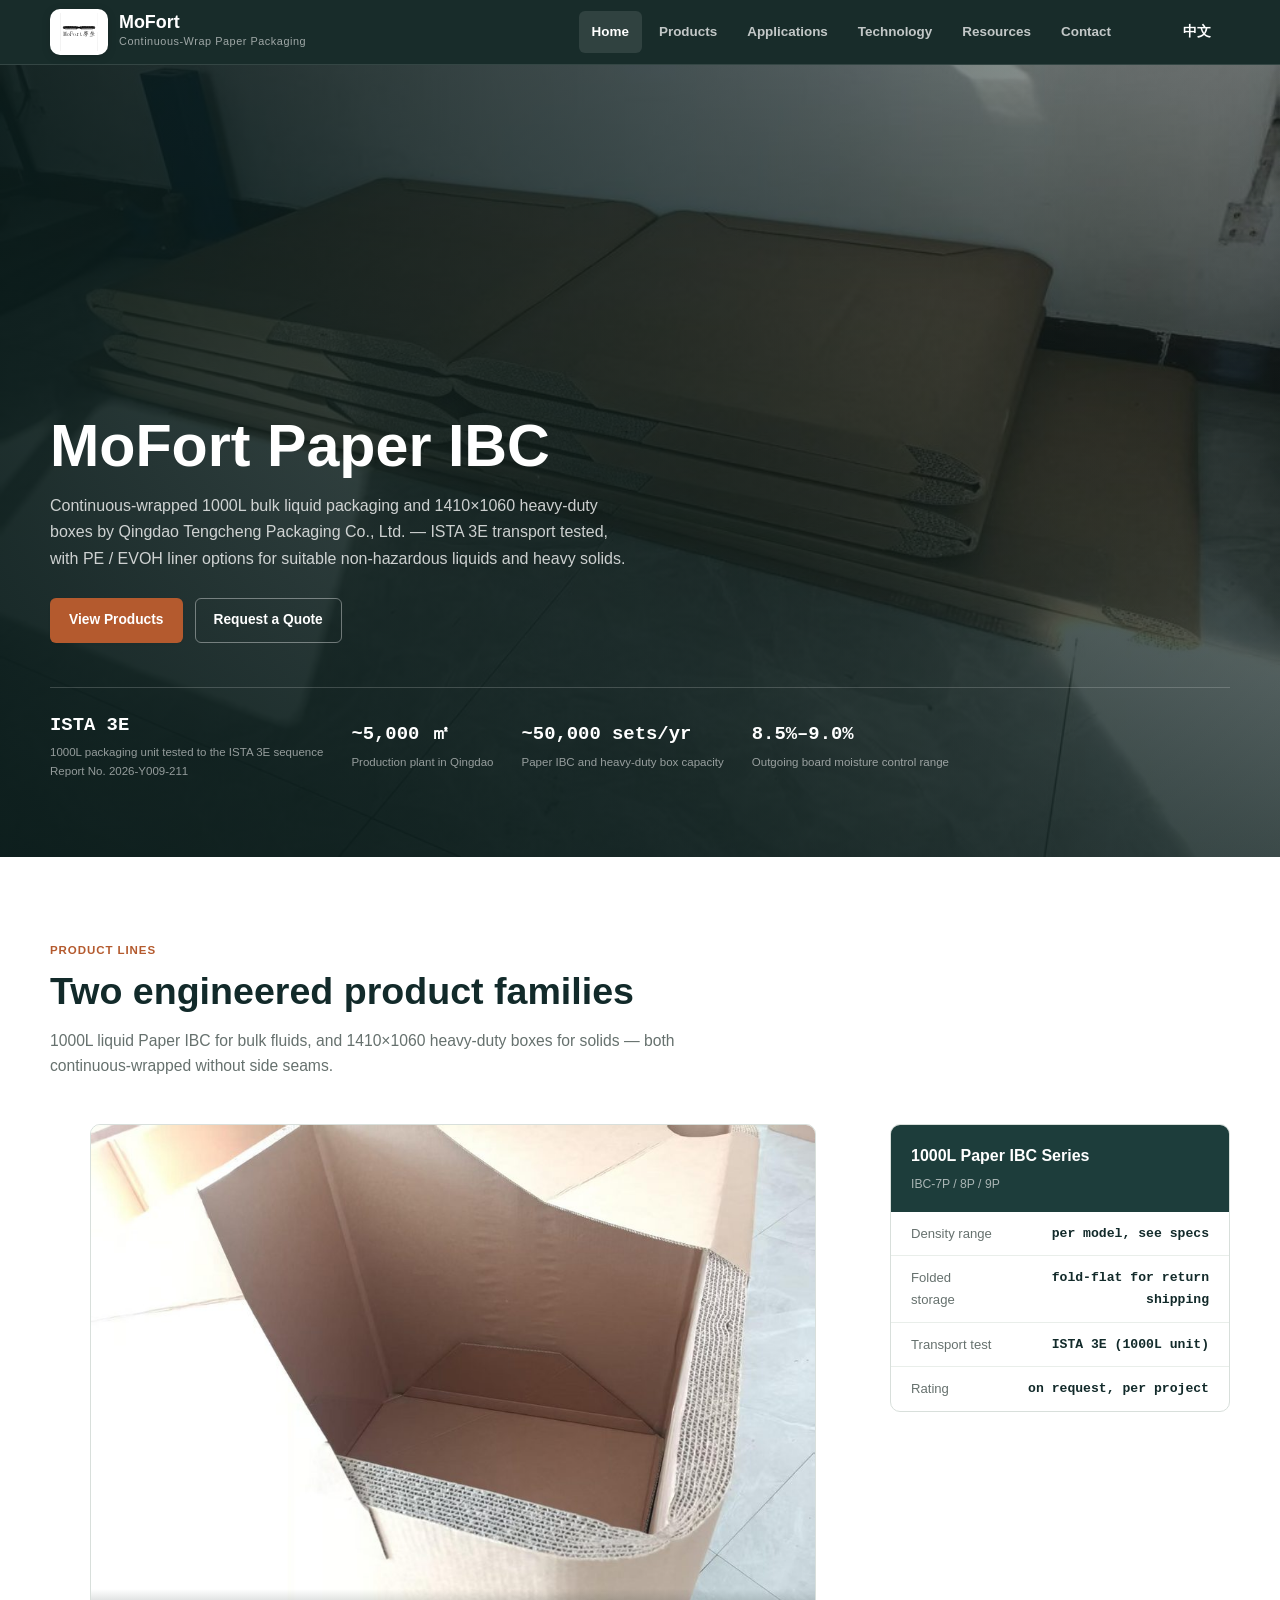
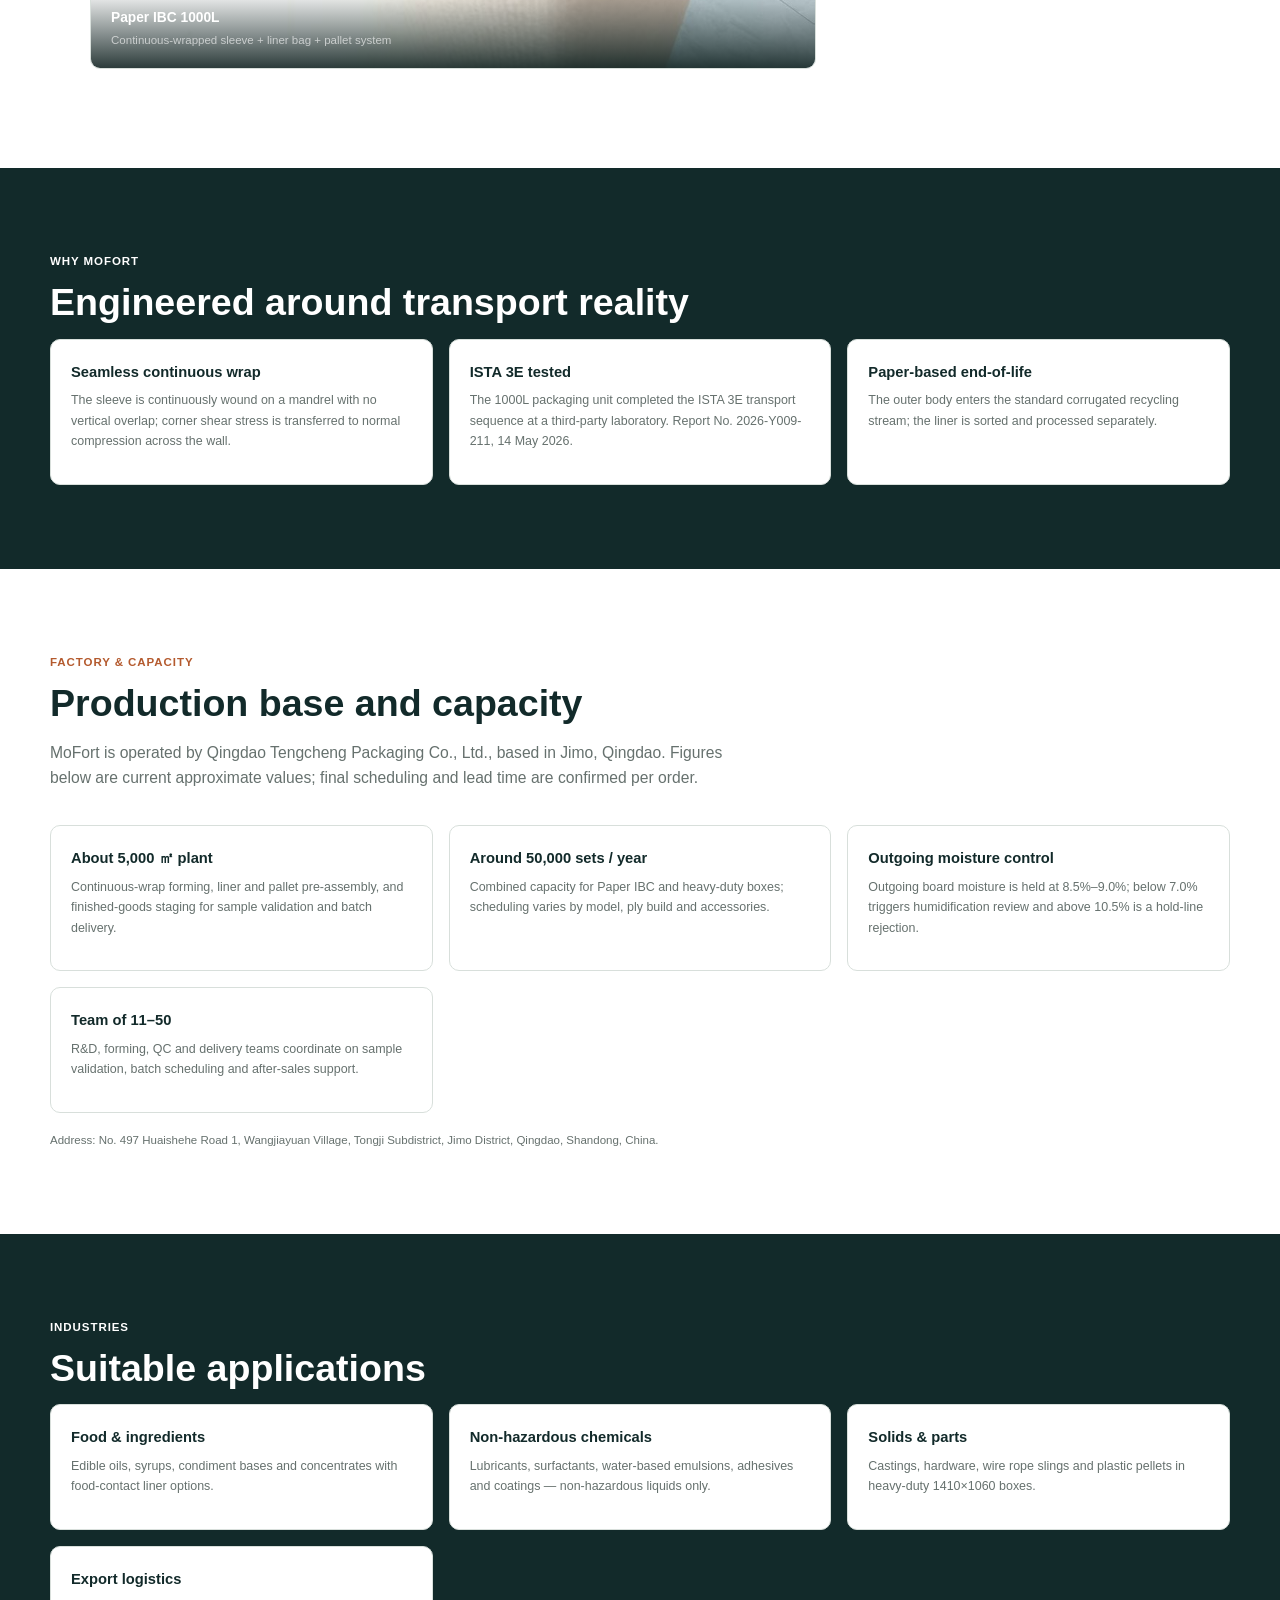
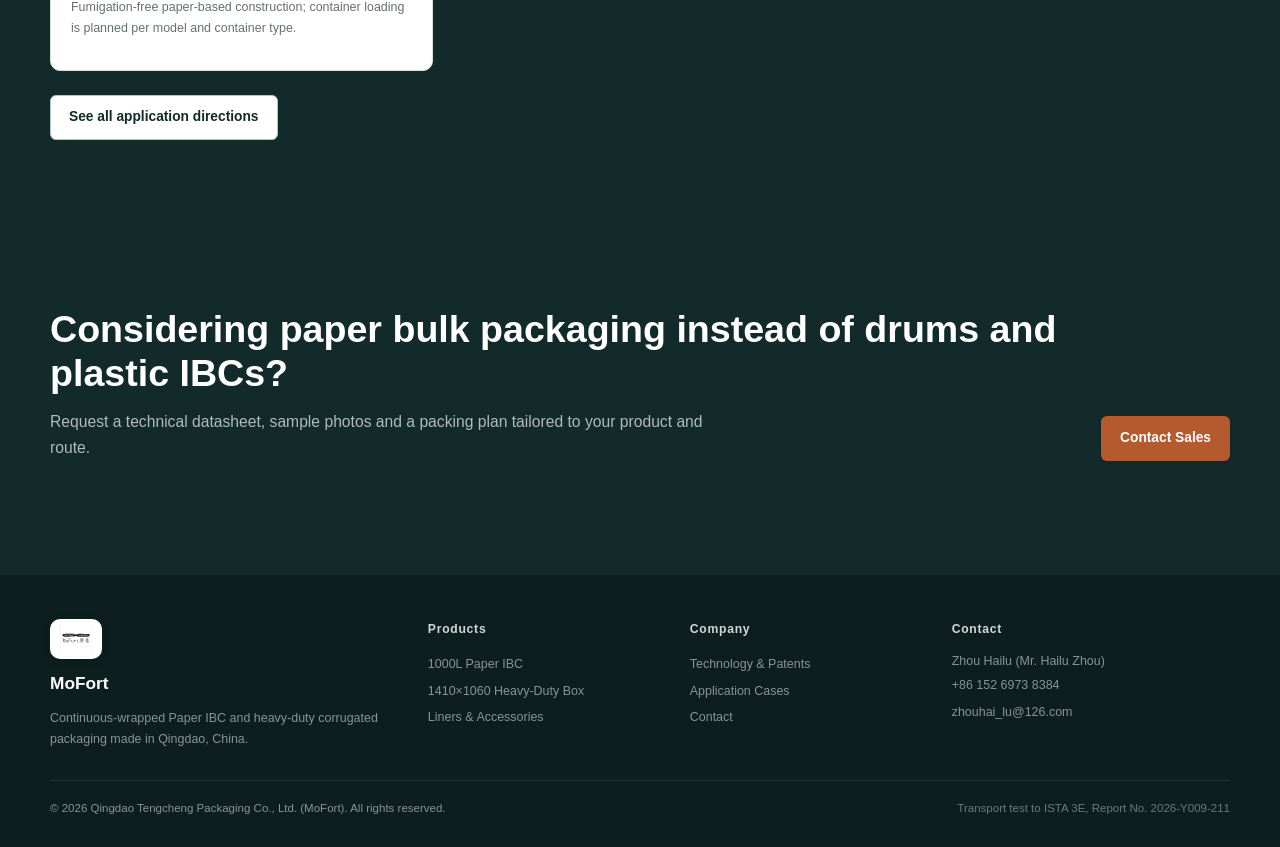
==== commit edb95708: "feat(en-home): add 11-50 team card to factory section" ====
--- a/en/index.html
+++ b/en/index.html
@@ -117,6 +117,7 @@
       <div class="source-card"><h3>About 5,000 ㎡ plant</h3><p>Continuous-wrap forming, liner and pallet pre-assembly, and finished-goods staging for sample validation and batch delivery.</p></div>
       <div class="source-card"><h3>Around 50,000 sets / year</h3><p>Combined capacity for Paper IBC and heavy-duty boxes; scheduling varies by model, ply build and accessories.</p></div>
       <div class="source-card"><h3>Outgoing moisture control</h3><p>Outgoing board moisture is held at 8.5%–9.0%; below 7.0% triggers humidification review and above 10.5% is a hold-line rejection.</p></div>
+      <div class="source-card"><h3>Team of 11–50</h3><p>R&amp;D, forming, QC and delivery teams coordinate on sample validation, batch scheduling and after-sales support.</p></div>
     </div>
     <p class="field-hint" style="margin:18px 0 0">Address: No. 497 Huaishehe Road 1, Wangjiayuan Village, Tongji Subdistrict, Jimo District, Qingdao, Shandong, China.</p>
   </div>
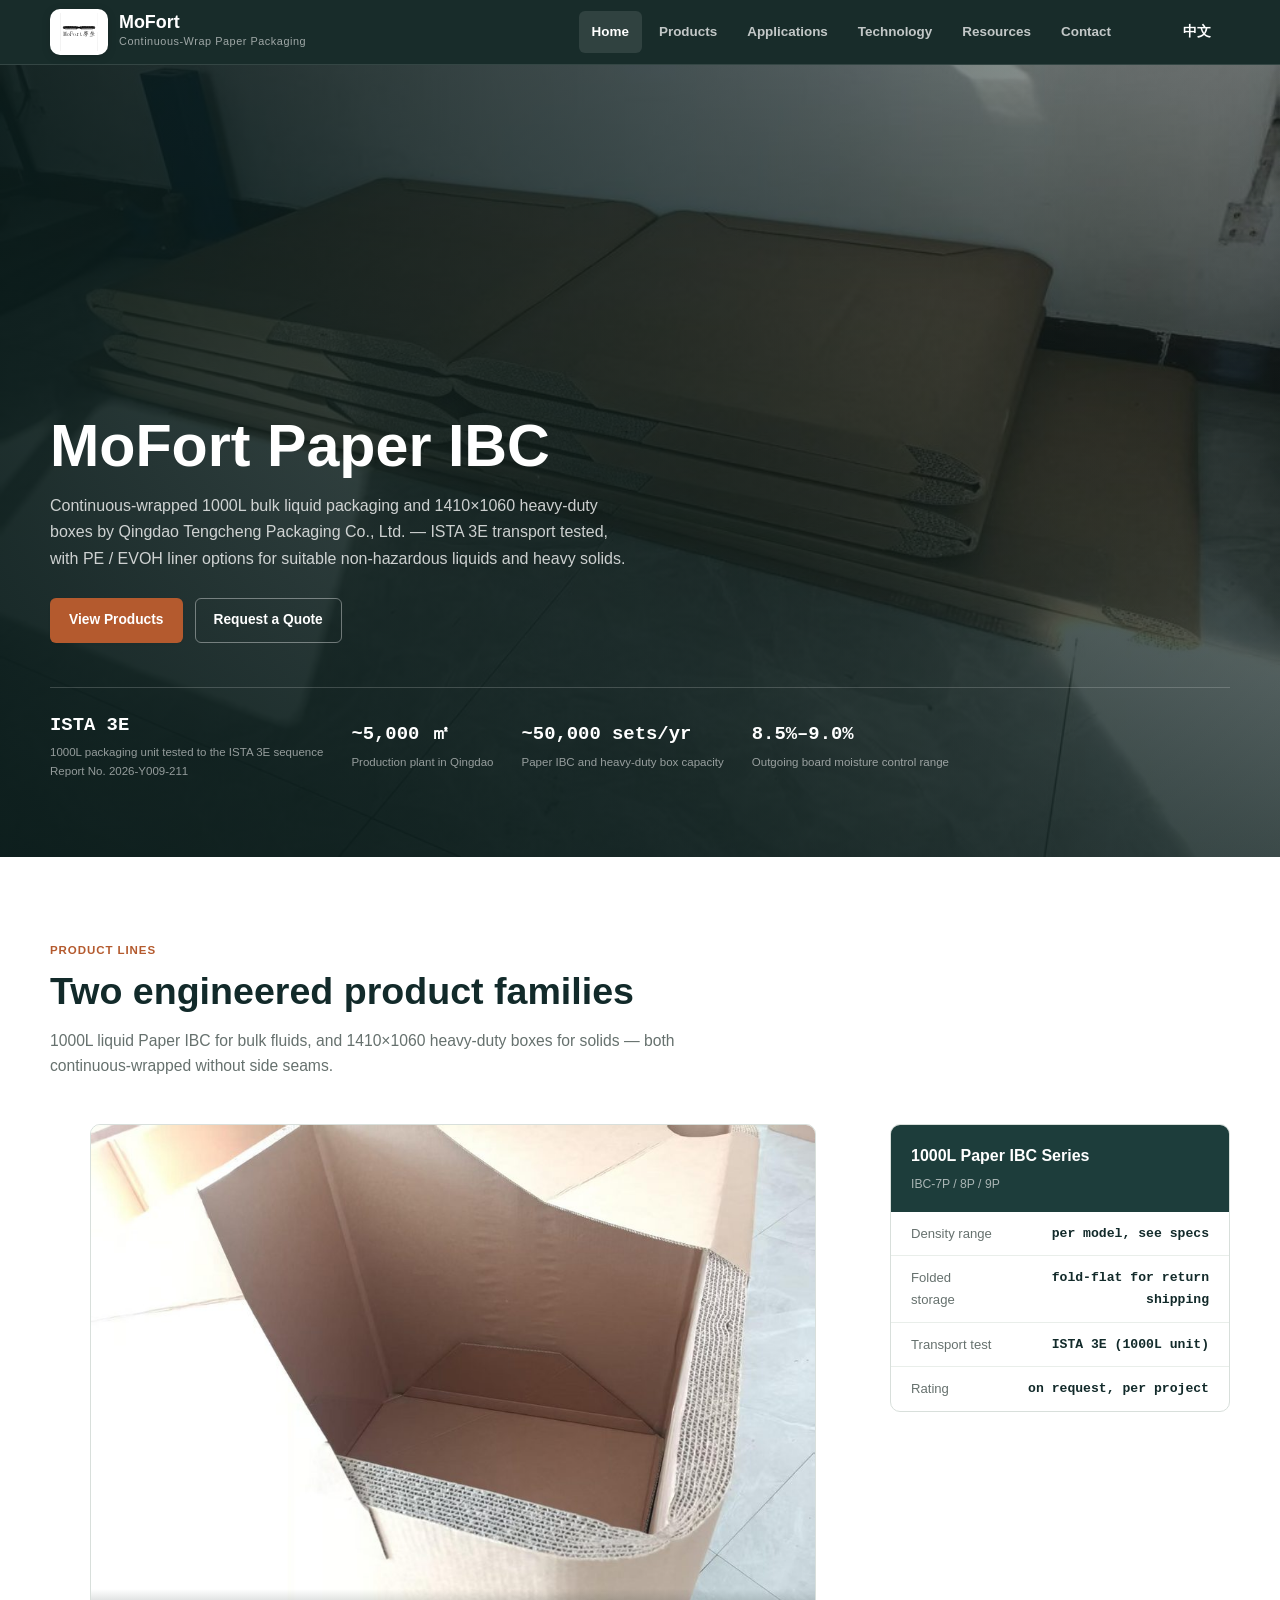
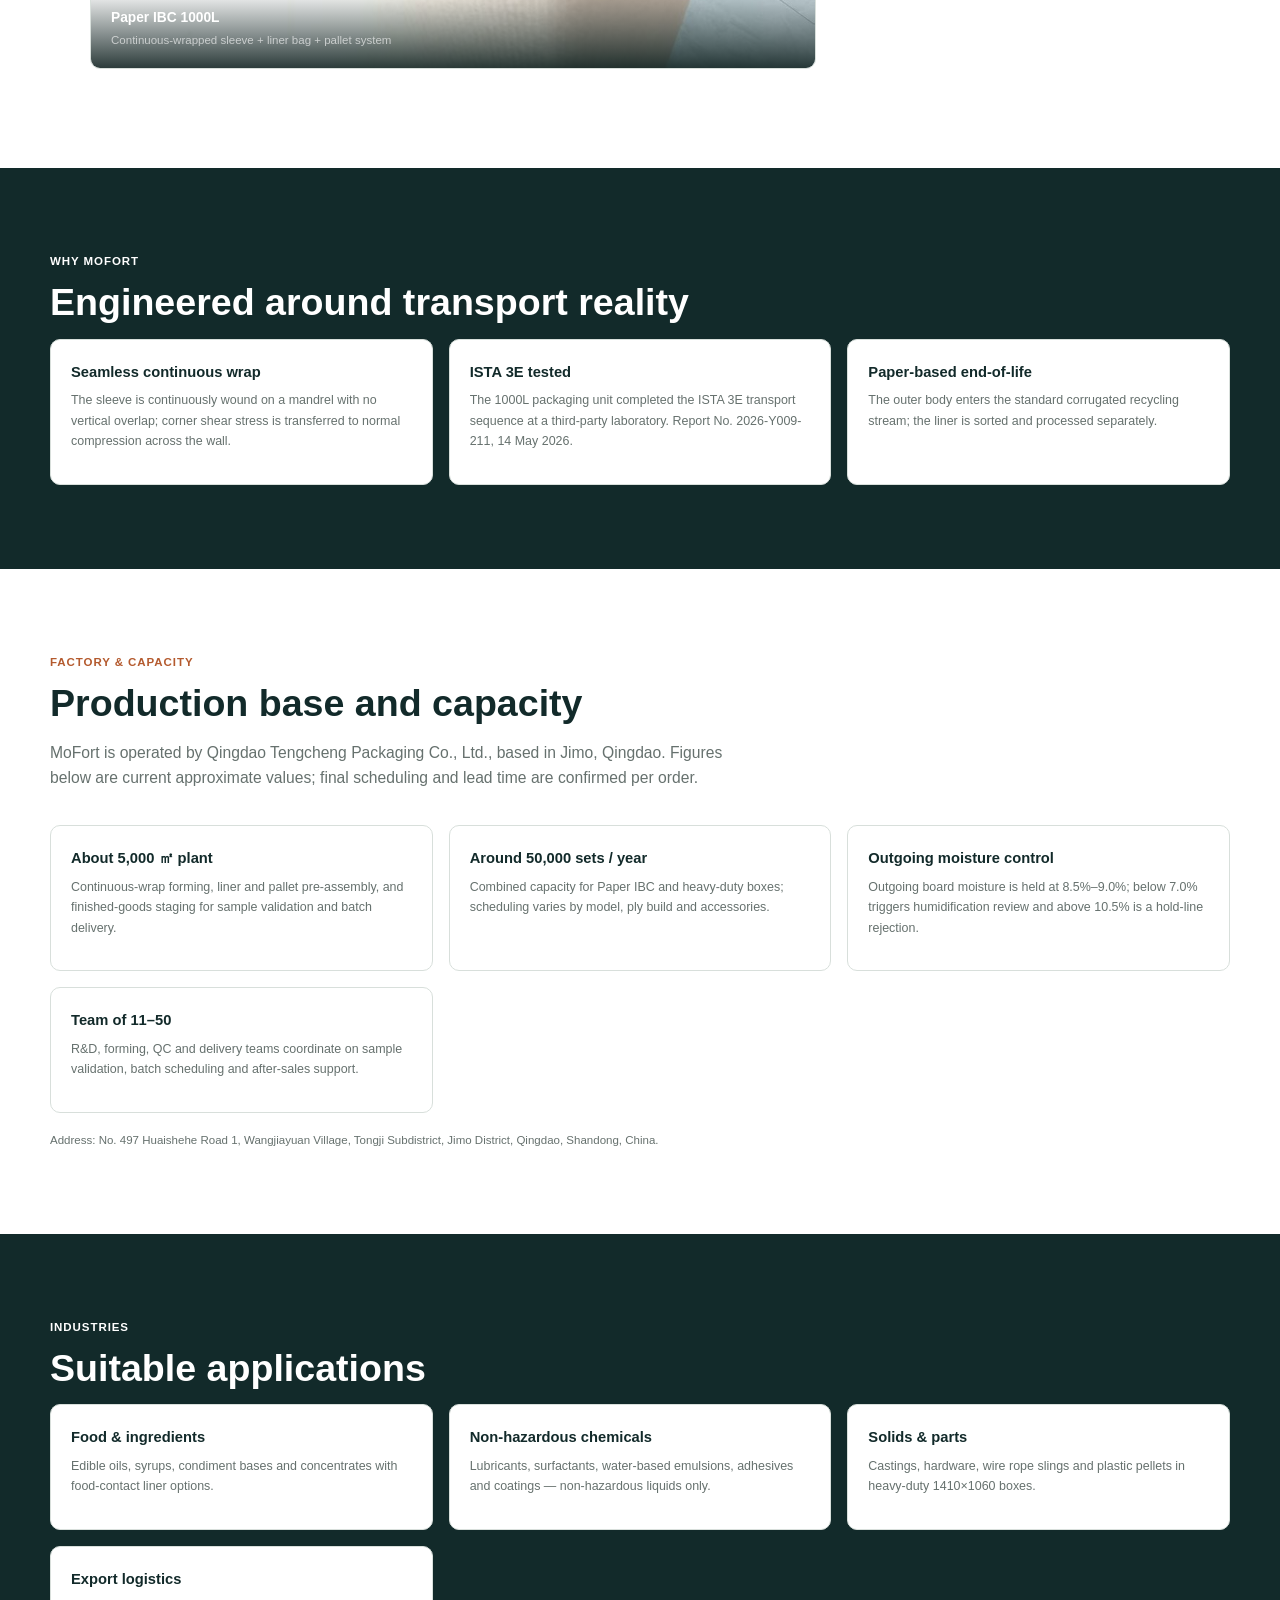
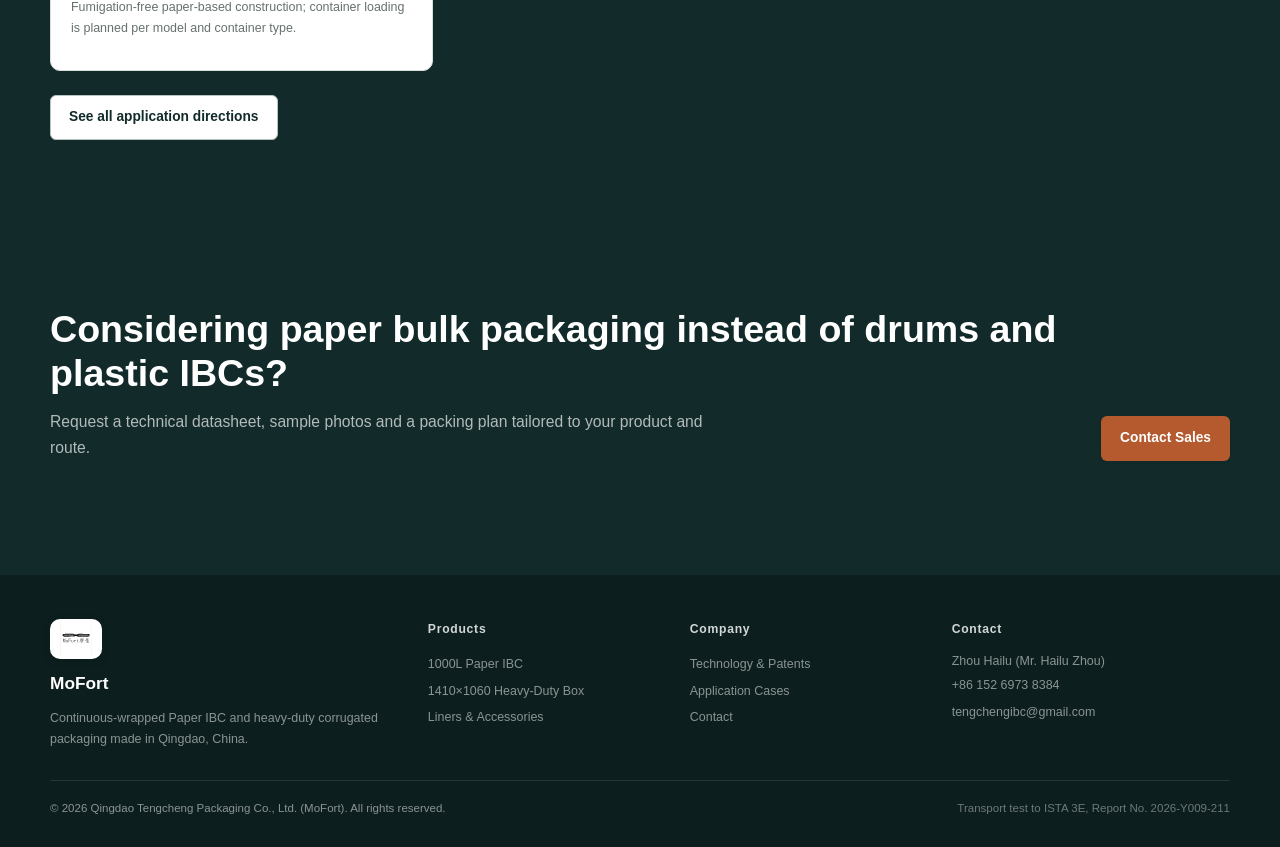
==== commit ab8ba74a: "docs(contact): switch public contact email to tengchengibc@gmail.com (en home)" ====
--- a/en/index.html
+++ b/en/index.html
@@ -128,9 +128,9 @@
     <span class="eyebrow">Industries</span>
     <h2 class="section-title">Suitable applications</h2>
     <div class="source-grid reveal">
-      <div class="source-card"><h3>Food & ingredients</h3><p>Edible oils, syrups, condiment bases and concentrates with food-contact liner options.</p></div>
+      <div class="source-card"><h3>Food &amp; ingredients</h3><p>Edible oils, syrups, condiment bases and concentrates with food-contact liner options.</p></div>
       <div class="source-card"><h3>Non-hazardous chemicals</h3><p>Lubricants, surfactants, water-based emulsions, adhesives and coatings — non-hazardous liquids only.</p></div>
-      <div class="source-card"><h3>Solids & parts</h3><p>Castings, hardware, wire rope slings and plastic pellets in heavy-duty 1410×1060 boxes.</p></div>
+      <div class="source-card"><h3>Solids &amp; parts</h3><p>Castings, hardware, wire rope slings and plastic pellets in heavy-duty 1410×1060 boxes.</p></div>
       <div class="source-card"><h3>Export logistics</h3><p>Fumigation-free paper-based construction; container loading is planned per model and container type.</p></div>
     </div>
     <div class="section-head-actions" style="margin-top:24px"><a class="btn btn--outline" href="cases.html">See all application directions</a></div>
@@ -163,11 +163,11 @@
         <h4>Products</h4>
         <a href="products.html#ibc">1000L Paper IBC</a>
         <a href="products.html#box">1410×1060 Heavy-Duty Box</a>
-        <a href="products.html#options">Liners & Accessories</a>
+        <a href="products.html#options">Liners &amp; Accessories</a>
       </div>
       <div>
         <h4>Company</h4>
-        <a href="technology.html">Technology & Patents</a>
+        <a href="technology.html">Technology &amp; Patents</a>
         <a href="cases.html">Application Cases</a>
         <a href="contact.html">Contact</a>
       </div>
@@ -175,7 +175,7 @@
         <h4>Contact</h4>
         <p>Zhou Hailu (Mr. Hailu Zhou)</p>
         <a href="tel:+8615269738384">+86 152 6973 8384</a>
-        <a href="mailto:zhouhai_lu@126.com">zhouhai_lu@126.com</a>
+        <a href="mailto:tengchengibc@gmail.com">tengchengibc@gmail.com</a>
       </div>
     </div>
     <div class="footer-bottom">
